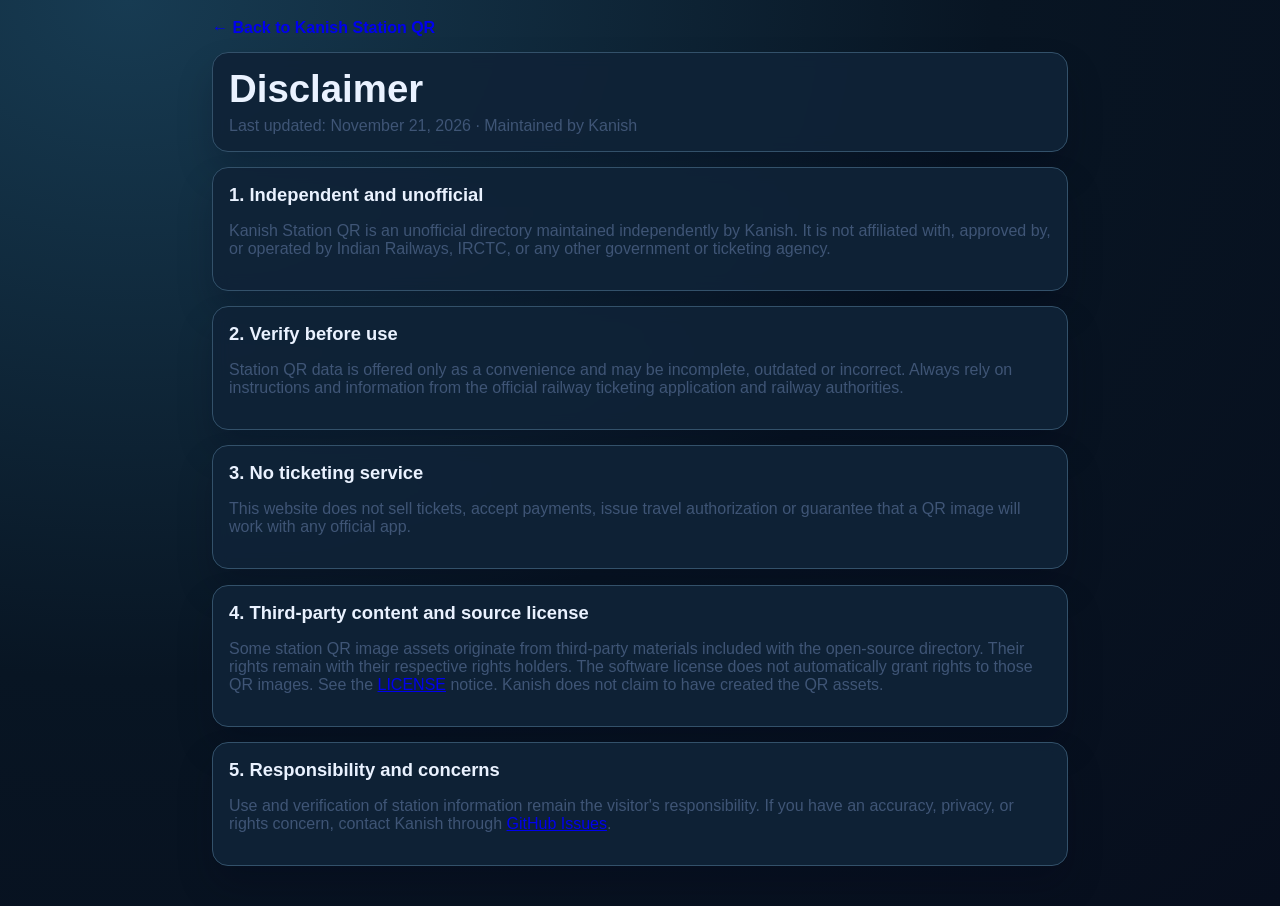
==== disclaimer.html @ b299f1e3 "Update disclaimer.html for Kanish branding and accurate site details" ====
<!doctype html>
<html lang="en-IN">
<head>
  <meta charset="UTF-8" />
  <meta name="viewport" content="width=device-width, initial-scale=1.0" />
  <meta name="description" content="Important unofficial service and third-party asset notice for Kanish Station QR." />
  <meta name="theme-color" content="#081523" />
  <meta property="og:title" content="Disclaimer | Kanish Station QR" />
  <link rel="canonical" href="https://utsqr-station-directory.pages.dev/disclaimer.html" />
  <link rel="stylesheet" href="styles.css" />
  <title>Disclaimer | Kanish Station QR</title>
</head>
<body class="policy-body">
  <main class="policy-main">
    <a class="policy-back" href="index.html">← Back to Kanish Station QR</a>
    <section class="panel policy-hero"><h1>Disclaimer</h1><p>Last updated: November 21, 2026 · Maintained by Kanish</p></section>
    <section class="panel policy-section"><h2>1. Independent and unofficial</h2><p>Kanish Station QR is an unofficial directory maintained independently by Kanish. It is not affiliated with, approved by, or operated by Indian Railways, IRCTC, or any other government or ticketing agency.</p></section>
    <section class="panel policy-section"><h2>2. Verify before use</h2><p>Station QR data is offered only as a convenience and may be incomplete, outdated or incorrect. Always rely on instructions and information from the official railway ticketing application and railway authorities.</p></section>
    <section class="panel policy-section"><h2>3. No ticketing service</h2><p>This website does not sell tickets, accept payments, issue travel authorization or guarantee that a QR image will work with any official app.</p></section>
    <section class="panel policy-section"><h2>4. Third-party content and source license</h2><p>Some station QR image assets originate from third-party materials included with the open-source directory. Their rights remain with their respective rights holders. The software license does not automatically grant rights to those QR images. See the <a href="LICENSE">LICENSE</a> notice. Kanish does not claim to have created the QR assets.</p></section>
    <section class="panel policy-section"><h2>5. Responsibility and concerns</h2><p>Use and verification of station information remain the visitor's responsibility. If you have an accuracy, privacy, or rights concern, contact Kanish through <a href="https://github.com/arpit-ae/utsqr/issues" target="_blank" rel="noopener noreferrer">GitHub Issues</a>.</p></section>
  </main>
</body>
</html>
---- styles.css ----
:root {
  --ink: #14213d;
  --soft-ink: #3f5576;
  --paper: #f9f7f2;
  --panel: rgba(255, 255, 255, 0.84);
  --line: rgba(20, 33, 61, 0.16);
  --accent: #d97706;
  --accent-2: #0f766e;
  --ok: #1f7a42;
  --warn: #b45309;
  --error: #b91c1c;
}

* {
  box-sizing: border-box;
}

body {
  margin: 0;
  min-height: 100vh;
  color: var(--ink);
  background:
    radial-gradient(circle at 14% 8%, rgba(217, 119, 6, 0.20), transparent 36%),
    radial-gradient(circle at 84% 90%, rgba(15, 118, 110, 0.20), transparent 30%),
    linear-gradient(135deg, #fff7e6 0%, #edf4f5 100%);
  font-family: "Space Grotesk", sans-serif;
}

.bg-shape {
  position: fixed;
  z-index: -1;
  filter: blur(56px);
  pointer-events: none;
}

.bg-shape-a {
  width: 24rem;
  height: 24rem;
  top: -5rem;
  right: -2rem;
  background: rgba(234, 88, 12, 0.24);
}

.bg-shape-b {
  width: 20rem;
  height: 20rem;
  bottom: -4rem;
  left: -3rem;
  background: rgba(20, 184, 166, 0.24);
}

.hero {
  padding: 2.5rem 1.25rem 1.75rem;
  max-width: 70rem;
  margin: 0 auto;
  animation: fade-in-up 600ms ease both;
}

.site-topbar {
  display: flex;
  align-items: center;
  justify-content: flex-start;
  flex-wrap: wrap;
  gap: 0.75rem;
  margin-bottom: 1rem;
  padding: 0.55rem 0.65rem;
  border: 1px solid var(--line);
  border-radius: 0.9rem;
  background: rgba(255, 255, 255, 0.72);
  backdrop-filter: blur(8px);
}

.site-title-link {
  color: var(--ink);
  text-decoration: none;
  letter-spacing: 0.02em;
}

.top-quick-links {
  display: flex;
  flex-wrap: wrap;
  flex: 1 1 24rem;
  gap: 0.45rem;
  margin-bottom: 0;
}

.top-quick-links a {
  display: inline-flex;
  align-items: center;
  text-decoration: none;
  border: 1px solid var(--line);
  border-radius: 999px;
  background: rgba(255, 255, 255, 0.7);
  padding: 0.34rem 0.68rem;
  font-size: 0.83rem;
  color: var(--ink);
}

.top-quick-links a:hover {
  background: rgba(255, 255, 255, 0.94);
}

@media (max-width: 839px) {
  .site-button-github {
    margin-left: auto;
  }
}

.eyebrow {
  margin: 0;
  text-transform: uppercase;
  letter-spacing: 0.14em;
  font-size: 0.77rem;
  font-weight: 700;
  color: var(--accent-2);
}

h1 {
  margin: 0.45rem 0 0.65rem;
  font-size: clamp(2rem, 4.4vw, 3.1rem);
  line-height: 1.05;
}

.hero-copy {
  margin: 0;
  max-width: 52ch;
  color: var(--soft-ink);
  font-size: 1.04rem;
}

.hero-actions {
  margin-top: 1rem;
  display: flex;
  gap: 0.75rem;
  flex-wrap: wrap;
  align-items: center;
}

.offline-note {
  margin: 0;
  color: var(--soft-ink);
  font-size: 0.92rem;
}

.container {
  max-width: 70rem;
  margin: 0 auto;
  padding: 0 1.25rem 2.5rem;
  display: grid;
  gap: 1rem;
}

.finder-section {
  display: grid;
  gap: 1rem;
}

.panel {
  background: var(--panel);
  border: 1px solid var(--line);
  border-radius: 1rem;
  backdrop-filter: blur(8px);
  box-shadow: 0 12px 36px rgba(20, 33, 61, 0.08);
  padding: 1rem;
  animation: fade-in-up 650ms ease both;
}

.panel h2 {
  margin: 0 0 0.85rem;
  font-size: 1.15rem;
}

.search-grid {
  display: grid;
  gap: 0.7rem;
  grid-template-columns: 1fr;
}

.field {
  display: flex;
  flex-direction: column;
  gap: 0.35rem;
}

.field span {
  font-size: 0.88rem;
  font-weight: 700;
  color: var(--soft-ink);
}

input {
  width: 100%;
  border: 1px solid var(--line);
  border-radius: 0.7rem;
  padding: 0.72rem 0.85rem;
  font: inherit;
  background: rgba(255, 255, 255, 0.86);
  color: var(--ink);
}

input:focus {
  outline: 2px solid rgba(15, 118, 110, 0.28);
  border-color: var(--accent-2);
}

button {
  border: 0;
  border-radius: 0.75rem;
  background: linear-gradient(92deg, var(--accent), #f59e0b);
  color: #1c1304;
  font: inherit;
  font-weight: 700;
  padding: 0.78rem 1rem;
  cursor: pointer;
  transition: transform 120ms ease, box-shadow 180ms ease;
}

button:hover {
  transform: translateY(-1px);
  box-shadow: 0 9px 16px rgba(180, 83, 9, 0.25);
}

button:active {
  transform: translateY(0);
}

.secondary-btn {
  background: rgba(20, 33, 61, 0.08);
  color: var(--ink);
  border: 1px solid var(--line);
  font-weight: 600;
}

.secondary-btn:hover {
  box-shadow: none;
  background: rgba(20, 33, 61, 0.12);
}

.secondary-btn:disabled {
  cursor: not-allowed;
  opacity: 0.55;
}

.tiny-btn {
  font-size: 0.82rem;
  padding: 0.4rem 0.65rem;
  border-radius: 0.5rem;
  background: rgba(20, 33, 61, 0.08);
  color: var(--ink);
  border: 1px solid var(--line);
}

.action-row {
  display: flex;
  gap: 0.65rem;
  margin-top: 0.8rem;
  flex-wrap: wrap;
}

.meta {
  margin: 0.7rem 0 0;
  color: var(--soft-ink);
  font-size: 0.9rem;
}

.result-empty,
.result-card,
.result-missing {
  border: 1px dashed var(--line);
  border-radius: 0.8rem;
  padding: 1rem;
  min-height: 14rem;
  display: grid;
  place-items: center;
  text-align: center;
}

.result-card {
  border-style: solid;
  gap: 0.75rem;
  place-items: start center;
}

.result-card img {
  width: min(100%, 360px);
  height: auto;
  border-radius: 0.75rem;
  border: 1px solid var(--line);
  background: white;
}

.result-title {
  margin: 0;
  font-weight: 700;
}

.result-subtitle {
  margin: 0;
  color: var(--soft-ink);
  font-family: "IBM Plex Mono", monospace;
  font-size: 0.9rem;
}

.status-ok {
  color: var(--ok);
  font-weight: 700;
}

.status-missing {
  color: var(--warn);
  font-weight: 700;
}

.status-error {
  color: var(--error);
  font-weight: 700;
}

.disclaimer p {
  margin: 0.2rem 0 0.5rem;
  color: var(--soft-ink);
}

.favorites-head {
  display: flex;
  align-items: center;
  justify-content: space-between;
  gap: 0.6rem;
  margin-bottom: 0.75rem;
}

.favorites-head h2 {
  margin: 0;
}

.favorites-list {
  display: flex;
  flex-wrap: wrap;
  gap: 0.55rem;
}

.fav-pill {
  border: 1px solid var(--line);
  border-radius: 999px;
  padding: 0.42rem 0.7rem;
  background: rgba(255, 255, 255, 0.78);
  display: inline-flex;
  align-items: center;
  gap: 0.5rem;
}

.fav-pill button {
  padding: 0.2rem 0.45rem;
  border-radius: 999px;
  background: rgba(20, 33, 61, 0.08);
  border: 1px solid var(--line);
  font-size: 0.78rem;
}

.fav-empty {
  color: var(--soft-ink);
  margin: 0;
  font-size: 0.9rem;
}

.footer {
  border-top: 1px solid rgba(20, 33, 61, 0.1);
  background: rgba(255, 255, 255, 0.62);
}

.footer-inner {
  max-width: 70rem;
  margin: 0 auto;
  padding: 1.2rem 1.25rem 2rem;
}

.footer-inner h2 {
  margin: 0 0 0.6rem;
  font-size: 1rem;
}

.footer-inner ul {
  margin: 0;
  padding: 0;
  list-style: none;
  display: flex;
  flex-wrap: wrap;
  gap: 0.75rem 1rem;
}

.footer-inner a {
  color: var(--ink);
  text-decoration-thickness: 2px;
  text-underline-offset: 2px;
}

.submit-panel {
  display: grid;
  gap: 0.9rem;
}

.submit-intro {
  margin: 0;
  color: var(--soft-ink);
}

.submit-grid {
  display: grid;
  grid-template-columns: 1fr;
  gap: 0.7rem;
}

.submit-actions {
  display: flex;
  flex-wrap: wrap;
  gap: 0.6rem;
}

.submit-history h3 {
  margin: 0.35rem 0 0.6rem;
  font-size: 1rem;
}

.submit-issue-actions {
  display: flex;
  flex-wrap: wrap;
  gap: 0.6rem;
}

.issue-btn {
  display: inline-flex;
  align-items: center;
  justify-content: center;
  border-radius: 0.75rem;
  padding: 0.78rem 1rem;
  background: linear-gradient(92deg, var(--accent), #f59e0b);
  color: #1c1304;
  font-weight: 700;
  text-decoration: none;
  transition: transform 120ms ease, box-shadow 180ms ease;
}

.issue-btn:hover {
  transform: translateY(-1px);
  box-shadow: 0 9px 16px rgba(180, 83, 9, 0.25);
}

.issue-steps {
  margin: 0;
  padding-left: 1.1rem;
  color: var(--soft-ink);
}

.issue-steps li + li {
  margin-top: 0.3rem;
}

.submit-list {
  display: grid;
  gap: 0.5rem;
}

.submit-item {
  border: 1px solid var(--line);
  border-radius: 0.75rem;
  padding: 0.7rem;
  background: rgba(255, 255, 255, 0.78);
}

.submit-item p {
  margin: 0;
  color: var(--soft-ink);
  font-size: 0.88rem;
}

.submit-item p + p {
  margin-top: 0.22rem;
}

.footer-inner {
  display: grid;
  gap: 0.9rem;
}

.site-button-github {
  align-self: start;
  display: inline-flex;
  align-items: center;
  gap: 0.45rem;
  background: #ffffff;
  border: 1px solid #cbd5e1;
  border-radius: 999px;
  padding: 0.5rem 0.85rem;
  text-decoration: none;
  box-shadow: 0 8px 16px rgba(20, 33, 61, 0.12);
}

.site-button-github .logo {
  width: 1.15rem;
  height: 1.15rem;
}

.site-button-github .text {
  font-weight: 700;
  color: #161514;
}

.top-status-rotator {
  margin-bottom: 0.9rem;
}

.status-pill {
  display: inline-flex;
  align-items: center;
  padding: 0.44rem 0.8rem;
  border-radius: 999px;
  font-size: 0.83rem;
  font-weight: 700;
  transition: background-color 220ms ease, color 220ms ease, opacity 220ms ease;
}

.status-pill-verified {
  background: #dcfce7;
  color: #14532d;
}

.status-pill-mobile {
  background: #dbeafe;
  color: #1e3a8a;
}

.status-pill-available {
  background: #fef3c7;
  color: #7c2d12;
}

.copyright-row {
  margin: 0;
  color: var(--soft-ink);
  font-size: 0.92rem;
}

.owner-hover {
  position: relative;
  color: var(--ink);
  font-weight: 700;
  text-decoration: underline;
  text-decoration-style: dotted;
  cursor: pointer;
}

.owner-popover {
  position: absolute;
  left: 0;
  bottom: calc(100% + 0.45rem);
  min-width: 9rem;
  display: none;
  z-index: 10;
  border: 1px solid var(--line);
  border-radius: 0.7rem;
  background: rgba(255, 255, 255, 0.96);
  box-shadow: 0 12px 24px rgba(20, 33, 61, 0.14);
  padding: 0.35rem;
}

.owner-popover a {
  display: block;
  border-radius: 0.45rem;
  padding: 0.36rem 0.5rem;
  text-decoration: none;
  font-size: 0.84rem;
}

.owner-popover a:hover {
  background: rgba(20, 33, 61, 0.08);
}

.owner-hover:hover .owner-popover,
.owner-hover:focus-within .owner-popover {
  display: block;
}

.policy-body {
  margin: 0;
  min-height: 100vh;
}

.policy-main {
  max-width: 56rem;
  margin: 0 auto;
  padding: 1.2rem 1.25rem 2.5rem;
  display: grid;
  gap: 0.95rem;
}

.policy-hero {
  padding-top: 1rem;
}

.policy-hero h1 {
  margin: 0 0 0.45rem;
  font-size: clamp(1.6rem, 4vw, 2.4rem);
}

.policy-hero p {
  margin: 0;
  color: var(--soft-ink);
}

.policy-section h2 {
  margin: 0 0 0.5rem;
}

.policy-section p,
.policy-section li {
  color: var(--soft-ink);
}

.policy-section ul {
  margin: 0;
  padding-left: 1.1rem;
}

.policy-back {
  display: inline-flex;
  align-items: center;
  gap: 0.4rem;
  text-decoration: none;
  font-weight: 700;
}

@media (min-width: 840px) {
  .search-grid {
    grid-template-columns: 1.2fr 1fr auto;
    align-items: end;
  }

  button {
    height: 2.95rem;
  }

  .container {
    grid-template-columns: 1fr;
    align-items: start;
  }

  .finder-section {
    grid-template-columns: 1.15fr 1fr;
    align-items: start;
  }

  .favorites-panel {
    grid-column: 1 / -1;
  }

  .disclaimer {
    grid-column: 1 / -1;
  }

  .submit-panel {
    grid-column: 1 / -1;
  }

  .submit-grid {
    grid-template-columns: 1fr 1fr;
  }

  .submit-notes,
  .submit-file,
  .submit-actions,
  .submit-status {
    grid-column: 1 / -1;
  }
}

@keyframes fade-in-up {
  from {
    opacity: 0;
    transform: translateY(14px);
  }

  to {
    opacity: 1;
    transform: translateY(0);
  }
}

/* Enhanced railway directory theme */
body{background:radial-gradient(ellipse at 10% 0%,#173b52 0%,#081523 53%,#070e1d 100%);color:#eaf2ff;}
.hero{background:transparent;border-bottom:1px solid rgba(148,163,184,.15);}
.hero h1{font-size:clamp(2.8rem,6.5vw,5.4rem);line-height:1.08;letter-spacing:-.045em;background:linear-gradient(110deg,#effaff,#70e9ce,#87bdff);background-clip:text;-webkit-background-clip:text;color:transparent;}
.panel{background:#102337ee;border:1px solid #33516a;box-shadow:0 20px 35px #02061735;}
.site-title-link strong{color:#86efdc;}
.eyebrow{color:#7ce7d7;letter-spacing:.1em;}
input{background:#0b1c2c;color:#eef6ff;border:1px solid #4a6178;}
input::placeholder{color:#98afc2;}
.site-button-github{background:#183148;border-color:#3d6177;}
.site-button-github .text,.top-quick-links a,.footer-inner a{color:#e5f5ff;}
button,.issue-btn{background:linear-gradient(100deg,#67e8d5,#7ac3ff);color:#062130;}
.secondary-btn,.tiny-btn{background:#20384c;color:#e9f7ff;border:1px solid #47627b;}
.result-empty,.meta,.disclaimer p,.footer,.fav-empty{color:#afc3d4;}
.footer{background:#091725;border-color:#29455a;}
.fav-pill,.submit-item{background:#1a3043;border-color:#47627b;}
@media(prefers-reduced-motion:reduce){*,*::before,*::after{animation-duration:.01ms!important;transition-duration:.01ms!important}}
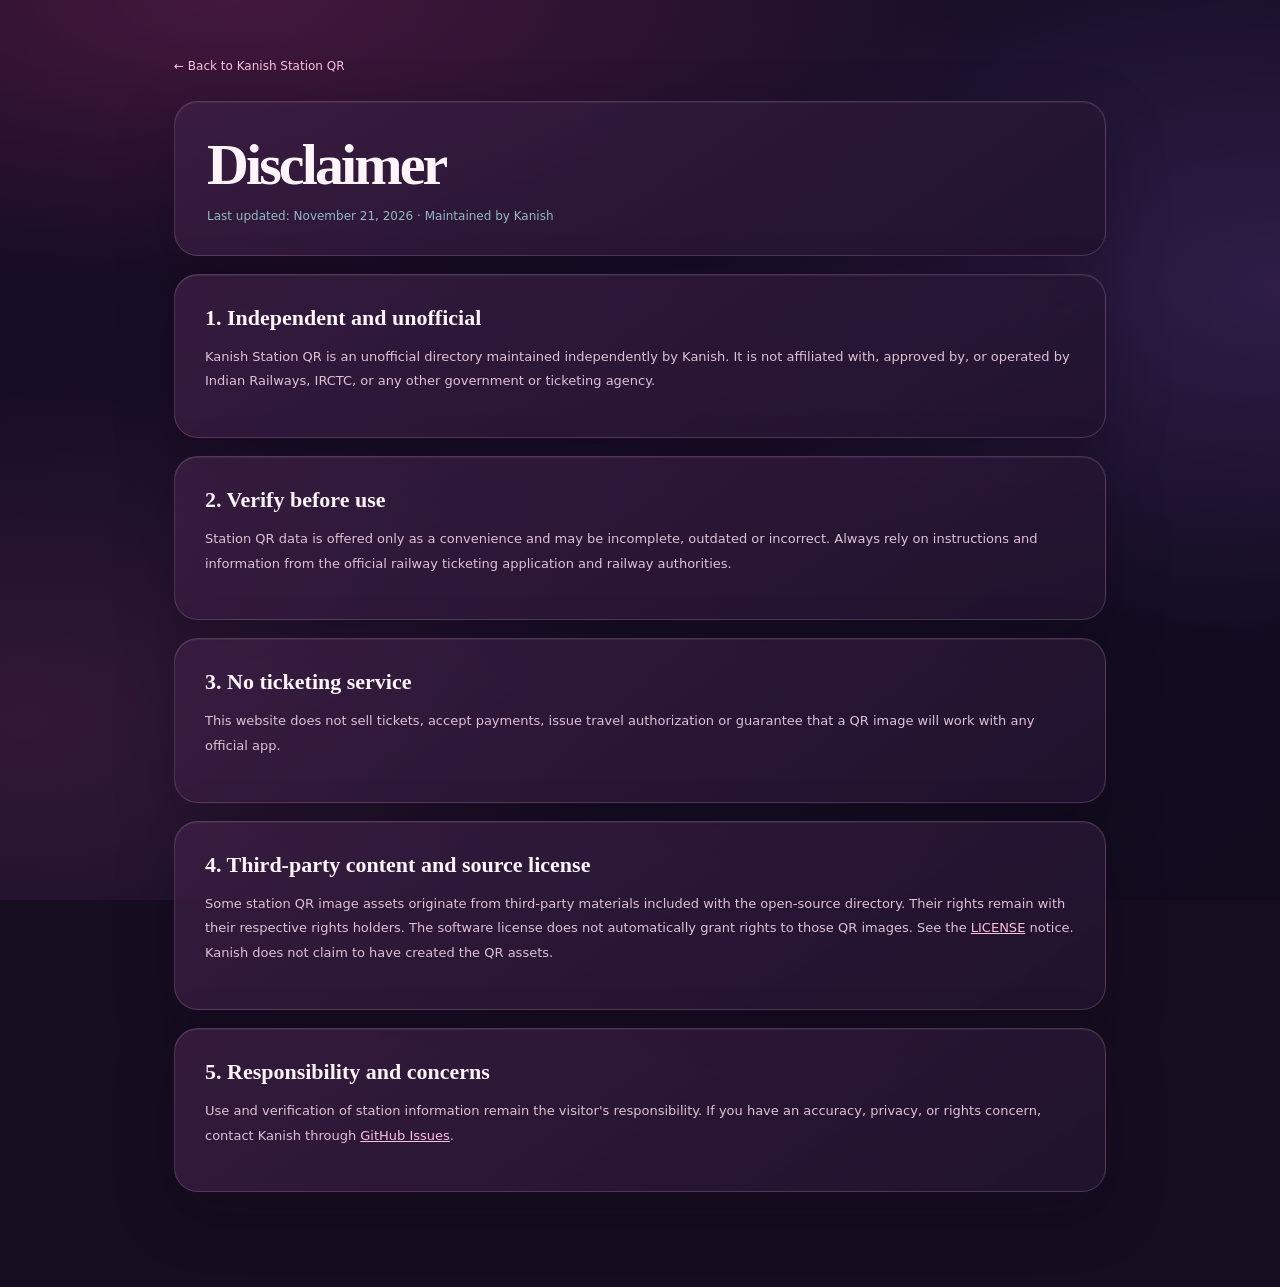
==== commit b4bda845: "Update disclaimer.html for Kanish love edition" ====
--- a/disclaimer.html
+++ b/disclaimer.html
@@ -8,6 +8,7 @@
   <meta property="og:title" content="Disclaimer | Kanish Station QR" />
   <link rel="canonical" href="https://utsqr-station-directory.pages.dev/disclaimer.html" />
   <link rel="stylesheet" href="styles.css" />
+  <link rel="stylesheet" href="love.css" />
   <title>Disclaimer | Kanish Station QR</title>
 </head>
 <body class="policy-body">
--- a/styles.css
+++ b/styles.css
@@ -1,704 +1,393 @@
-:root {
-  --ink: #14213d;
-  --soft-ink: #3f5576;
-  --paper: #f9f7f2;
-  --panel: rgba(255, 255, 255, 0.84);
-  --line: rgba(20, 33, 61, 0.16);
-  --accent: #d97706;
-  --accent-2: #0f766e;
-  --ok: #1f7a42;
-  --warn: #b45309;
-  --error: #b91c1c;
-}
+/* KANISH STATION QR — independent design system */
+:root{
+  color-scheme:dark;
+  --bg:#071521;
+  --bg-deep:#06111c;
+  --surface:#0d2030;
+  --surface-raised:#142b3b;
+  --border:rgba(180,230,241,.15);
+  --border-strong:rgba(178,231,240,.28);
+  --ink:#f2f9ff;
+  --soft-ink:#aabfcf;
+  --muted:#819bab;
+  --mint:#83f5d8;
+  --sky:#8bbbff;
+  --lime:#cef9b0;
+  --warn:#ffd391;
+  --error:#ff9da5;
+  --ok:#83f5d8;
+  --accent:#83f5d8;
+  --accent-2:#8bbbff;
+  --radius:24px;
+  --ease:cubic-bezier(.22,1,.36,1);
+}
+*{box-sizing:border-box}
+html{scroll-behavior:smooth;scroll-padding-top:110px}
+body{margin:0;min-height:100vh;overflow-x:hidden;background:var(--bg);color:var(--ink);font-family:Manrope,system-ui,sans-serif;-webkit-font-smoothing:antialiased}
+body::before{content:"";position:fixed;inset:0;z-index:-3;background:radial-gradient(ellipse 70% 45% at 15% 0%,#173d46 0%,transparent 68%),radial-gradient(ellipse 45% 35% at 95% 10%,#172c4a 0%,transparent 72%),linear-gradient(#071521,#071521);pointer-events:none}
+::selection{background:#9eeed8;color:#062e32}
+a{color:inherit}
+button,input{font:inherit}
+button{cursor:pointer}
+button:disabled{cursor:not-allowed;opacity:.52}
+:focus-visible{outline:2px solid var(--mint);outline-offset:4px}
+[hidden]{display:none!important}
+.skip-link{position:fixed;z-index:200;left:16px;top:-80px;background:var(--mint);color:#082b32;padding:12px 20px;border-radius:12px;font-weight:800}
+.skip-link:focus{top:12px}
+.reading-progress{position:fixed;top:0;left:0;height:3px;width:0;background:linear-gradient(90deg,var(--mint),var(--sky));z-index:200;pointer-events:none}
+.background-orb{position:fixed;z-index:-2;border-radius:50%;filter:blur(95px);pointer-events:none;animation:orb-drift 20s ease-in-out infinite alternate}
+.background-orb--a{width:38vw;height:38vw;min-width:250px;min-height:250px;top:6%;left:-20%;background:rgba(60,155,156,.19)}
+.background-orb--b{width:48vw;height:48vw;min-width:320px;min-height:320px;top:36%;right:-26%;background:rgba(97,105,223,.12);animation-delay:-8s}
+.background-orb--c{width:33vw;height:33vw;min-width:280px;min-height:280px;bottom:5%;left:20%;background:rgba(85,212,179,.11);animation-delay:-12s}
+.grain-overlay{position:fixed;inset:0;pointer-events:none;z-index:90;opacity:.12;background-image:url("data:image/svg+xml,%3Csvg viewBox='0 0 180 180' xmlns='http://www.w3.org/2000/svg'%3E%3Cfilter id='n'%3E%3CfeTurbulence type='fractalNoise' baseFrequency='.7' numOctaves='3' stitchTiles='stitch'/%3E%3C/filter%3E%3Crect width='100%25' height='100%25' filter='url(%23n)' opacity='.19'/%3E%3C/svg%3E")}
+.site-wrap{position:relative;max-width:1600px;margin:auto}
+.site-header{position:sticky;top:0;z-index:80;padding:16px clamp(16px,5vw,72px);background:rgba(7,21,33,.74);backdrop-filter:blur(24px);-webkit-backdrop-filter:blur(24px);border-bottom:1px solid rgba(160,220,231,.07)}
+.topbar{max-width:1480px;margin:auto;display:flex;align-items:center;justify-content:space-between;gap:22px}
+.brand-lockup{display:inline-flex;align-items:center;gap:12px;min-width:max-content;text-decoration:none}
+.brand-icon{width:43px;height:43px;display:grid;place-items:center;position:relative;isolation:isolate;border-radius:14px;background:linear-gradient(135deg,#9efde1,#7caef8);color:#06232c;box-shadow:0 4px 22px rgba(124,248,209,.16)}
+.brand-icon span{font:700 27px/1 "Space Grotesk",sans-serif}
+.brand-icon i{position:absolute;right:-3px;top:-3px;width:10px;height:10px;border-radius:50%;background:#deffc5;border:2px solid var(--bg)}
+.brand-copy{display:grid;gap:2px}
+.brand-copy strong{font:700 20px/1 "Space Grotesk",sans-serif;letter-spacing:-.055em;color:#e9fdfa}
+.brand-dot{color:var(--mint)}
+.brand-copy small{font:500 8.5px/1.4 "DM Mono",monospace;letter-spacing:.14em;color:#86acb7}
+.top-quick-links{display:flex;gap:clamp(14px,2.2vw,36px);align-items:center}
+.top-quick-links a{font-size:12px;font-weight:700;color:#aac3cf;text-decoration:none;transition:color .2s ease}
+.top-quick-links a:hover{color:#e6fff9}
+.topbar-actions{display:flex;gap:11px;align-items:center}
+.live-dot,.foot-pulse,.tiny-signal{width:7px;height:7px;display:inline-block;flex:none;background:var(--mint);border-radius:50%;box-shadow:0 0 0 4px rgba(110,241,208,.1);animation:dot-breath 2.7s ease-in-out infinite}
+.status-pill{font:600 10px/1 "DM Mono",monospace;white-space:nowrap;color:#a9d0d6}
+.topbar-cta{font-size:12px;font-weight:800;text-decoration:none;white-space:nowrap;background:#c2ffeb;color:#05292e;padding:12px 17px;border-radius:50px;transition:transform .25s var(--ease),box-shadow .25s}
+.topbar-cta:hover{transform:translateY(-2px);box-shadow:0 8px 28px rgba(131,245,216,.22)}
+.topbar-cta span{margin-left:8px}
+.hero{display:grid;grid-template-columns:1.08fr .92fr;gap:clamp(22px,4vw,65px);align-items:center;padding:clamp(56px,8.8vw,124px) clamp(20px,6.1vw,98px) clamp(80px,9vw,135px);min-height:660px}
+.hero-left{position:relative;z-index:2;animation:rise-in .9s var(--ease) both}
+.eyebrow,.section-index,.section-kicker,.micro-label,.feature-nr,.section-topline-right{font:500 10px/1.5 "DM Mono",monospace;letter-spacing:.16em}
+.eyebrow{display:flex;align-items:center;gap:10px;color:var(--mint);margin-bottom:28px}
+.eyebrow-line{width:23px;height:1px;background:var(--mint)}
+.eyebrow-shine{font-size:15px;animation:star-spin 10s linear infinite}
+.hero h1{font-family:"Space Grotesk",sans-serif;font-size:clamp(50px,6.1vw,100px);letter-spacing:-.075em;line-height:1.02;font-weight:600;margin:0 0 28px;color:#f8ffff}
+.gradient-text{background:linear-gradient(95deg,#a9ffda 8%,#80dacb 43%,#94baff 95%);-webkit-background-clip:text;background-clip:text;color:transparent}
+.punctuation{color:var(--mint)}
+.hero-copy{max-width:540px;margin:0;color:#aac3ce;font-size:clamp(14px,1.2vw,16px);line-height:1.95}
+.hero-actions{display:flex;flex-wrap:wrap;gap:12px;margin-top:35px}
+.button{display:inline-flex;align-items:center;justify-content:center;gap:12px;padding:15px 23px;min-height:54px;border-radius:999px;font-size:13px;font-weight:800;text-decoration:none;border:1px solid transparent;transition:transform .3s var(--ease),background .3s ease,box-shadow .3s ease}
+.button:hover{transform:translateY(-3px)}
+.button-primary{background:linear-gradient(110deg,#adffe5,#89eccf,#a2cdff);color:#052a32;box-shadow:0 8px 35px rgba(90,246,206,.13)}
+.button-primary:hover{box-shadow:0 12px 38px rgba(90,246,206,.25)}
+.button-ghost{border-color:rgba(162,216,234,.25);background:rgba(255,255,255,.04);color:#d9e9ef}
+.button-ghost:hover{background:rgba(255,255,255,.1)}
+.button-sparkle{font-size:18px}
+.hero-meta{display:flex;gap:14px;align-items:center;margin-top:58px}
+.mini-avatars{display:flex;padding-left:3px}
+.mini-avatars span{display:grid;place-items:center;margin-left:-3px;width:30px;height:30px;border-radius:50%;border:2px solid #071521;font:700 12px/1 "Space Grotesk";color:#153a3b;background:#d7f6e8}
+.mini-avatars span:nth-child(2){background:#9dc8e7}
+.mini-avatars span:nth-child(3){background:#b2adc7}
+.hero-meta div:last-child{display:grid;gap:5px}
+.hero-meta strong{font-size:11px;color:#ecfbff}
+.hero-meta small{font:500 10px/1 "DM Mono";color:#8caab6}
+.hero-right{min-width:0;position:relative;perspective:1000px;animation:rise-in 1.15s .15s var(--ease) both}
+.visual-glow{position:absolute;inset:10% -3%;z-index:-1;background:radial-gradient(ellipse,#14756f66,transparent 70%);filter:blur(50px);animation:glow-shift 9s ease-in-out infinite alternate}
+.visual-panel{border:1px solid rgba(182,241,243,.22);border-radius:29px;padding:18px 18px 14px;background:linear-gradient(135deg,rgba(24,60,72,.78),rgba(9,30,46,.93) 55%,rgba(24,37,73,.9));box-shadow:0 55px 95px #0006, inset 0 1px rgba(242,255,255,.1);transform:rotate(-3deg);transition:transform .8s var(--ease);overflow:hidden}
+.hero-right:hover .visual-panel{transform:rotate(0deg) translateY(-5px)}
+.visual-panel-head,.visual-panel-foot{display:flex;justify-content:space-between;align-items:center;gap:8px;font:500 9px/1.5 "DM Mono";letter-spacing:.075em;color:#a7c8d4}
+.visual-panel-head{padding:8px 9px 12px}
+.visual-panel-logo{display:inline-flex;align-items:center;gap:11px;color:#e9faf9;font-weight:600}
+.visual-panel-badge{background:rgba(255,255,255,.055);border:1px solid #ffffff18;border-radius:50px;padding:7px 11px}
+.network-board{position:relative;isolation:isolate;border-radius:20px;min-height:355px;background:radial-gradient(ellipse at 50% 35%,rgba(41,89,115,.4),transparent 70%),linear-gradient(145deg,#0a2134,#0d2538);overflow:hidden;border:1px solid rgba(176,233,239,.13)}
+.network-grid{position:absolute;inset:0;background-image:linear-gradient(rgba(166,228,230,.05) 1px,transparent 1px),linear-gradient(90deg,rgba(166,228,230,.05) 1px,transparent 1px);background-size:24px 24px;mask-image:linear-gradient(to bottom,#000,transparent 90%)}
+.route-illustration{position:absolute;inset:12px 5px;width:calc(100% - 10px);height:calc(100% - 24px);overflow:visible}
+.animated-route{animation:route-flow 22s linear infinite}
+.floating-ticket{display:flex;align-items:center;gap:12px;position:absolute;z-index:3;border:1px solid rgba(191,252,242,.23);border-radius:15px;padding:13px 14px;background:rgba(12,39,54,.83);box-shadow:0 14px 34px #00152255;backdrop-filter:blur(16px)}
+.floating-ticket span:not(.tiny-qr):not(.ticket-arrow){display:grid;gap:5px}
+.floating-ticket strong{font-size:11px;color:#f3fffb}
+.floating-ticket small{font-size:9px;color:#9dbcc9}
+.floating-ticket--top{top:52px;right:15px;animation:float-card 6s ease-in-out infinite}
+.floating-ticket--bottom{bottom:38px;left:20px;animation:float-card 6s ease-in-out -3s infinite}
+.ticket-icon{width:32px;height:32px;display:grid;place-items:center;border-radius:9px;background:#95f8d9;color:#053138;font-size:25px}
+.ticket-arrow{color:#83f5d8;margin-left:8px}
+.tiny-qr{width:33px;height:33px;background:#e0fbf4;display:grid;grid-template-columns:repeat(2,1fr);gap:4px;padding:5px;border-radius:7px}
+.tiny-qr i{background:#123a41;border-radius:2px}
+.visual-panel-foot{padding:16px 9px 4px;color:#8eb5c3}
+.visual-panel-foot span:first-child{display:flex;align-items:center;gap:10px}
+.visual-decoration{position:absolute;color:#b1efde;text-shadow:0 0 40px #6aeaca80;pointer-events:none}
+.visual-decoration-one{font-size:52px;top:-45px;right:30px;animation:float-card 7s ease-in-out infinite}
+.visual-decoration-two{font-size:22px;bottom:-32px;left:10px;animation:star-spin 13s linear infinite}
+.marquee-outer{border-top:1px solid rgba(188,227,230,.12);border-bottom:1px solid rgba(188,227,230,.12);overflow:hidden;background:rgba(12,32,47,.46);padding:16px 0}
+.marquee-track{display:flex;align-items:center;width:max-content;gap:40px;animation:marquee 35s linear infinite}
+.marquee-track span{font:500 11px/1.5 "DM Mono";color:#a0bfce;letter-spacing:.13em;white-space:nowrap}
+.marquee-track i{font-style:normal;color:var(--mint);font-size:16px}
+.stats-section{display:grid;grid-template-columns:1.45fr repeat(3,1fr);margin:0 clamp(20px,6.1vw,98px);border-bottom:1px solid var(--border);align-items:center;min-height:150px}
+.stats-note{display:flex;align-items:center;gap:15px}
+.stats-orb{display:grid;place-items:center;width:48px;height:48px;border-radius:15px;background:#83f5d81b;color:var(--mint);font-size:30px}
+.stats-note div{display:grid;gap:5px}
+.stats-note strong{font-size:13px}
+.stats-note small{font-size:11px;color:var(--muted)}
+.stat{padding:25px 24px;border-left:1px solid var(--border);display:grid;gap:7px}
+.stat strong{font:600 clamp(26px,2.9vw,40px)/1 "Space Grotesk";letter-spacing:-.05em}
+.stat span{font-size:11px;color:var(--soft-ink)}
+.directory-section,.features-section{padding:125px clamp(20px,6.1vw,98px) 20px}
+.section-topline{display:flex;justify-content:space-between;border-top:1px solid var(--border);padding-top:16px;gap:18px}
+.section-index{color:var(--mint)}
+.section-topline-right{color:#819ca9;text-align:right}
+.section-intro{display:flex;align-items:end;justify-content:space-between;gap:28px;margin:45px 0}
+.section-kicker{display:block;color:#91bdcb;margin-bottom:12px}
+.section-intro h2,.about-copy h2,.contribute-content h2{font:600 clamp(36px,4.4vw,66px)/1.12 "Space Grotesk";letter-spacing:-.055em;margin:0}
+.section-intro h2 em,.about-copy h2 em,.contribute-content h2 em{font-style:normal;background:linear-gradient(105deg,#a8f9d8,#8abafc);-webkit-background-clip:text;background-clip:text;color:transparent}
+.section-intro>p{max-width:315px;font-size:13px;line-height:1.9;color:#a1b9c6;margin:0 0 6px}
+.finder-section{display:grid;grid-template-columns:minmax(0,1.3fr) minmax(0,.85fr);align-items:stretch;gap:20px}
+.panel{border:1px solid var(--border);border-radius:24px;background:linear-gradient(155deg,rgba(20,47,63,.76),rgba(10,31,47,.87));box-shadow:inset 0 1px rgba(255,255,255,.05),0 18px 48px rgba(0,5,19,.1)}
+.search-panel,.result-panel{padding:clamp(20px,3vw,36px);min-width:0}
+.panel-header{display:flex;justify-content:space-between;align-items:center;gap:15px;margin-bottom:30px}
+.panel-header h3,.favorites-heading h3{font:600 24px/1.2 "Space Grotesk";letter-spacing:-.035em;margin:8px 0 0}
+.micro-label{color:#89aeba;font-size:9px;letter-spacing:.16em}
+.panel-header-icon{display:grid;place-items:center;width:48px;height:48px;font-size:28px;border:1px solid rgba(155,223,226,.17);border-radius:15px;background:#ffffff08;color:var(--mint)}
+.search-grid{display:grid;grid-template-columns:1fr 1fr;gap:14px}
+.field{display:flex;flex-direction:column;gap:12px;min-width:0}
+.field>span{font-size:12px;font-weight:700;color:#d8ebef}
+.field-number{font:500 10px/1 "DM Mono";color:var(--mint);margin-right:8px}
+.field input{width:100%;height:57px;border-radius:14px;border:1px solid rgba(168,221,239,.19);padding:0 17px;background:rgba(1,20,31,.53);color:#f3fffe;font-size:13px;transition:border-color .2s,box-shadow .2s,background .2s}
+.field input::placeholder{color:#829ca8}
+.field input:hover{border-color:#91c3d377}
+.field input:focus{outline:0;border-color:var(--mint);box-shadow:0 0 0 3px rgba(131,245,216,.1);background:#0d2735}
+.find-btn{grid-column:1/-1;margin-top:4px;display:flex;justify-content:space-between;align-items:center;min-height:55px;padding:0 20px;background:linear-gradient(110deg,#a6fadc,#a1d0ff);border:0;border-radius:14px;color:#042633;font-size:13px;font-weight:800;transition:transform .25s var(--ease),box-shadow .25s}
+.find-btn:hover{transform:translateY(-2px);box-shadow:0 9px 30px rgba(128,235,220,.15)}
+.find-btn span{font-size:20px}
+.search-help{font-size:11px;line-height:1.7;color:#8faeba;margin:17px 0 26px}
+kbd{font:500 11px/1 "DM Mono";display:inline-flex;align-items:center;justify-content:center;padding:2px 5px;border:1px solid #668494;border-radius:4px;color:#d6f2f2}
+.quick-access-row{border-top:1px solid var(--border);padding:24px 0 7px;display:grid;gap:13px}
+.quick-picks{display:flex;flex-wrap:wrap;gap:9px;min-height:34px}
+.quick-pick,.fav-pill button{font-size:11px;font-weight:700;color:#dcf6f1;background:rgba(172,230,240,.06);border:1px solid rgba(172,230,240,.23);border-radius:999px;padding:10px 14px;transition:background .2s,color .2s,transform .2s}
+.quick-pick:hover,.fav-pill button:hover{background:#9ef8df;color:#062c30;transform:translateY(-2px)}
+.quick-loading{font:11px "DM Mono";color:#85a6b8}
+.action-row{display:flex;flex-wrap:wrap;gap:10px;margin-top:24px}
+.secondary-btn,.tiny-btn{border:1px solid var(--border-strong);background:rgba(168,222,235,.05);color:#dff3f4;padding:11px 15px;border-radius:12px;font-size:11px;font-weight:800;transition:background .2s,transform .2s}
+.secondary-btn:hover,.tiny-btn:hover{background:rgba(168,222,235,.14);transform:translateY(-1px)}
+.secondary-btn:disabled{opacity:.42}
+.action-row button span{color:var(--mint);font-size:17px;margin-right:5px}
+.meta{font-size:10px;line-height:1.6;color:#86a4b3;margin:18px 0 0}
+.action-status{margin:7px 0 0;min-height:15px;color:#a6f1d5}
+.result-panel{display:flex;flex-direction:column}
+.result-panel>.panel-header{margin-bottom:24px}
+.result-empty,.result-missing,.result-card{border:1px dashed rgba(142,206,226,.22);border-radius:18px;min-height:330px;padding:22px;background:rgba(3,20,31,.48);display:flex;align-items:center;justify-content:center;flex-direction:column;text-align:center;gap:12px}
+.result-empty>strong{font-size:15px;color:#e9fff7}
+.result-empty>p{max-width:235px;margin:0;font-size:12px;line-height:1.8;color:#8eacba}
+.empty-icon{height:85px;width:85px;display:grid;place-items:center;border:1px solid rgba(126,224,224,.23);border-radius:24px;background:linear-gradient(130deg,#173a45,#102838);position:relative;margin-bottom:10px;transform:rotate(-7deg)}
+.empty-icon span{color:var(--mint);font-size:43px}
+.empty-icon i{position:absolute;width:19px;height:19px;border-radius:50%;background:#8ebcff;right:-9px;top:-7px;border:4px solid #102838;box-shadow:0 0 22px #9cbcff88}
+.result-card{gap:10px;justify-content:flex-start;border-style:solid}
+.result-title{margin:4px 0 0;font:700 22px "Space Grotesk";letter-spacing:-.04em;color:#f4fdfb}
+.result-subtitle{margin:0;font:500 11px/1.7 "DM Mono";color:#aec7d0}
+.result-card img{display:block;max-width:100%;width:min(100%,250px);height:auto;background:white;padding:10px;border-radius:17px;margin:10px auto;border:1px solid rgba(194,229,232,.3);box-shadow:0 14px 35px #0005}
+.status-ok,.status-missing,.status-error{font:700 11px/1.5 "Manrope";margin:8px 0}
+.status-ok{color:var(--ok)}
+.status-missing{color:var(--warn)}
+.status-error{color:var(--error)}
+.result-disclaimer{font-size:10px;line-height:1.7;color:#7e9eab;margin:16px 0 0}
+.favorites-panel{margin-top:20px;padding:clamp(20px,3vw,32px)}
+.favorites-head{display:flex;justify-content:space-between;align-items:center;gap:20px;margin-bottom:18px}
+.favorites-heading{display:flex;align-items:center;gap:14px}
+.favorites-icon{display:grid;place-items:center;width:47px;height:47px;border-radius:14px;background:#f9afd313;color:#ffd0e1;font-size:30px;border:1px solid #f5b6ce20}
+.favorites-heading h3{font-size:20px}
+.favorites-list{display:flex;flex-wrap:wrap;gap:10px}
+.fav-empty{font-size:12px;line-height:1.8;color:#96b2be;margin:5px 0}
+.fav-pill{display:inline-flex;align-items:center;gap:5px;border-radius:999px;background:#071d2b;padding:5px;border:1px solid var(--border)}
+.fav-pill button{padding:8px 11px}
+.fav-pill button:last-child{color:#d4a9b7;background:transparent;border-color:transparent}
+.fav-pill button:last-child:hover{color:#1d2730;background:#ffbccb}
+.features-section{padding-top:115px;padding-bottom:110px}
+.features-grid{display:grid;grid-template-columns:1.14fr 1fr 1fr;gap:18px}
+.feature-card{position:relative;min-width:0;min-height:390px;overflow:hidden;border:1px solid var(--border);border-radius:24px;padding:25px;background:linear-gradient(145deg,#132b3d,#0a1d2c);display:flex;flex-direction:column;transition:transform .45s var(--ease),border-color .3s ease,box-shadow .3s ease}
+.feature-card:hover{transform:translateY(-8px);border-color:#a5e7d06b;box-shadow:0 30px 45px #0003}
+.feature-card--spotlight{background:linear-gradient(155deg,#1b3e42,#0c2834 70%,#11253a)}
+.feature-nr{color:#9ab7c5}
+.feature-art{position:relative;flex:1;min-height:220px;display:flex;flex-direction:column;align-items:center;justify-content:center;gap:18px}
+.feature-art--search::before{content:"";position:absolute;width:75%;height:160px;border-radius:50%;background:#79f1d91c;filter:blur(38px)}
+.search-art-input,.search-art-pill{position:relative;z-index:1;display:flex;align-items:center;gap:12px;border-radius:15px;background:#0a2732;border:1px solid #6ddab555;padding:15px 20px;font:500 13px "DM Mono";box-shadow:0 16px 35px #0003}
+.search-art-input{width:85%;max-width:270px;color:#d9f4ed;transform:rotate(-5deg)}
+.search-art-input i{font-style:normal;font-size:26px;color:var(--mint)}
+.search-art-pill{background:#aaf8dd;color:#0b3435;transform:rotate(5deg) translateX(35px);font-weight:800}
+.feature-art--qr .mock-qr{width:118px;height:118px;display:grid;grid-template-columns:repeat(3,1fr);gap:7px;padding:12px;border-radius:18px;background:#d8fff0;transform:rotate(8deg);box-shadow:20px 20px 50px #0004}
+.mock-qr b{background:#154b4d;border-radius:4px}
+.mock-qr b:nth-child(2),.mock-qr b:nth-child(4),.mock-qr b:nth-child(9){opacity:.22}
+.feature-art--qr>span{font:500 9px "DM Mono";letter-spacing:.15em;color:#9fcdc9}
+.feature-art--favorite>span:first-child{width:124px;height:124px;display:grid;place-items:center;font-size:85px;color:#aef7e1;border-radius:30px;border:1px solid #9ee6df33;background:#2a505045;transform:rotate(-8deg);text-shadow:0 0 36px #9af5d669}
+.favorite-stars{position:absolute;right:13%;top:25%;color:#c6e0ff;font-size:22px;letter-spacing:7px;animation:float-card 6s ease-in-out infinite}
+.feature-copy{position:relative;z-index:2}
+.feature-copy h3{font:600 21px/1.2 "Space Grotesk";letter-spacing:-.025em;margin:0 0 10px}
+.feature-copy p{font-size:12px;line-height:1.85;color:#a3bcc9;margin:0}
+.about-section{margin:0 clamp(20px,6.1vw,98px) 0;display:grid;grid-template-columns:1fr 1.05fr;gap:clamp(30px,7vw,105px);align-items:center;border-top:1px solid var(--border);padding:105px 0 125px}
+.about-visual{min-height:500px;position:relative;display:flex;flex-direction:column;align-items:center;justify-content:center;border-radius:30px;border:1px solid rgba(174,231,230,.15);overflow:hidden;background:radial-gradient(circle at center,#204a4a 0%,#0e2833 43%,#0c2030 80%)}
+.about-visual:before,.about-visual:after{content:"";position:absolute;inset:30px;border:1px solid rgba(194,244,223,.13);border-radius:50%;transform:scale(.94)}
+.about-visual:after{inset:75px;transform:scale(1.13);border-style:dashed;animation:star-spin 90s linear infinite}
+.about-orbit{position:absolute;border:1px solid #7df5d658;border-radius:50%;width:330px;height:330px}
+.about-orbit-a{transform:rotate(50deg) scaleY(.47)}
+.about-orbit-b{transform:rotate(-50deg) scaleY(.47);border-color:#9ebeff55}
+.about-monogram{position:relative;z-index:2;font:700 180px/1 "Space Grotesk";letter-spacing:-.12em;color:#c0ffee;text-shadow:0 0 80px #aef9dc33;animation:float-card 7s ease-in-out infinite}
+.about-monogram span{color:#8db7ff}
+.about-visual small{position:absolute;bottom:36px;font:500 10px "DM Mono";letter-spacing:.15em;color:#9dc4c9}
+.about-copy .section-index{display:block;margin-bottom:36px}
+.about-copy .section-kicker{margin-bottom:18px}
+.about-copy h2{margin-bottom:30px}
+.about-copy>p{font-size:13px;line-height:2;color:#9db7c7;max-width:520px;margin:0 0 16px}
+.about-copy>p strong{color:#c1ffe7}
+.about-signature{display:flex;align-items:center;gap:15px;flex-wrap:wrap;margin:30px 0}
+.signature-line{height:1px;width:45px;background:var(--mint)}
+.about-signature strong{font:600 25px "Space Grotesk";letter-spacing:-.03em;color:#c4ffec}
+.about-signature small{font:500 10px/1.6 "DM Mono";color:#8eaeb9}
+.about-link{display:inline-flex;align-items:center;gap:18px;text-decoration:none;color:#acffe6;font-size:12px;font-weight:800;border-bottom:1px solid #acffe66b;padding-bottom:9px;transition:gap .2s}
+.about-link:hover{gap:25px}
+.contribute-section{position:relative;overflow:hidden;margin:0 clamp(20px,6.1vw,98px) 25px;border-radius:30px;border:1px solid rgba(188,239,236,.2);background:linear-gradient(112deg,#1c4c53,#123747 52%,#152746);padding:clamp(34px,6vw,80px)}
+.contribute-glow{position:absolute;right:-18%;top:-35%;width:70%;height:160%;background:radial-gradient(circle,rgba(120,248,213,.16),transparent 70%);pointer-events:none}
+.contribute-content{position:relative;z-index:2;max-width:700px}
+.contribute-content h2{margin:24px 0}
+.contribute-content>p{max-width:580px;font-size:13px;line-height:1.9;color:#b9d3d9}
+.contribute-actions{display:flex;gap:10px;flex-wrap:wrap;margin-top:30px}
+.contribute-mark{font:700 clamp(180px,32vw,460px)/1 "Space Grotesk";position:absolute;right:-30px;bottom:-140px;transform:rotate(-15deg);color:#b5f7e709;pointer-events:none}
+.notice-panel{margin:45px clamp(20px,6.1vw,98px) 110px;display:flex;align-items:flex-start;gap:14px;padding:24px 28px;border:1px solid #b4d5de22;border-radius:20px;background:#ffffff05}
+.notice-icon{display:grid;place-items:center;width:25px;height:25px;min-width:25px;border:1px solid #a0d6d844;border-radius:50%;color:#a7dddb;font:700 13px "DM Mono"}
+.notice-panel h3{font-size:12px;margin:0 0 8px;color:#d6e7e9}
+.notice-panel p{font-size:11px;line-height:1.9;margin:0;color:#8faab7}
+.notice-panel a{color:#b5e9de;text-underline-offset:3px}
+.footer{margin-top:0;border-top:1px solid var(--border);background:rgba(4,15,27,.7)}
+.footer-inner{padding:72px clamp(20px,6.1vw,98px) 24px;display:grid;grid-template-columns:1.1fr 1fr;gap:60px}
+.footer-main{max-width:300px}
+.footer-brand{font:700 42px/1 "Space Grotesk";letter-spacing:-.07em;text-decoration:none}
+.footer-brand span{color:var(--mint)}
+.footer-main p{font-size:12px;line-height:1.9;color:#9fb9c5}
+.footer-sub{font:500 9px/1.6 "DM Mono";letter-spacing:.11em;color:#7c9cac}
+.footer-links{display:grid;grid-template-columns:repeat(3,1fr);gap:20px}
+.footer-links>div{display:flex;flex-direction:column;gap:14px}
+.footer-links strong{font:600 10px "DM Mono";letter-spacing:.13em;color:#b2f5e4;margin-bottom:6px}
+.footer-links a{font-size:11px;text-decoration:none;color:#9db6c5;transition:color .2s}
+.footer-links a:hover{color:#f1fffa}
+.footer-bottom{grid-column:1/-1;display:flex;align-items:center;justify-content:space-between;gap:15px;flex-wrap:wrap;border-top:1px solid var(--border);padding-top:24px;font:500 10px "DM Mono";color:#819fad}
+.footer-bottom span span{color:var(--mint)}
+.footer-bottom>a{color:#b1e8de;text-decoration:none}
+.install-float{position:fixed;bottom:18px;right:18px;z-index:70;border:1px solid #caffed;background:var(--mint);color:#053037;padding:14px 20px;border-radius:999px;font-weight:800;font-size:12px;box-shadow:0 15px 40px #0006;transition:transform .2s}
+.install-float:hover{transform:translateY(-3px)}
 
-* {
-  box-sizing: border-box;
-}
+/* Supplemental policy pages */
+.policy-body{background:var(--bg)}
+.policy-main{max-width:980px;margin:0 auto;padding:55px 24px 95px;display:grid;gap:18px}
+.policy-back{display:inline-block;text-decoration:none;color:var(--mint);font-size:12px;margin:4px 0 10px}
+.policy-hero{padding:32px!important}
+.policy-hero h1{font:600 clamp(32px,5vw,58px)/1.08 "Space Grotesk";letter-spacing:-.05em;margin:0 0 12px}
+.policy-hero p{color:#95b8c3;font-size:12px;margin:0}
+.policy-section{padding:30px!important}
+.policy-section h2{margin:0 0 14px;font:600 22px "Space Grotesk"}
+.policy-section p,.policy-section li{color:#a9bfcd;font-size:13px;line-height:1.9}
+.policy-section ul{padding-left:20px}
+.policy-section a{color:var(--mint)}
 
-body {
-  margin: 0;
-  min-height: 100vh;
-  color: var(--ink);
-  background:
-    radial-gradient(circle at 14% 8%, rgba(217, 119, 6, 0.20), transparent 36%),
-    radial-gradient(circle at 84% 90%, rgba(15, 118, 110, 0.20), transparent 30%),
-    linear-gradient(135deg, #fff7e6 0%, #edf4f5 100%);
-  font-family: "Space Grotesk", sans-serif;
-}
-
-.bg-shape {
-  position: fixed;
-  z-index: -1;
-  filter: blur(56px);
-  pointer-events: none;
-}
-
-.bg-shape-a {
-  width: 24rem;
-  height: 24rem;
-  top: -5rem;
-  right: -2rem;
-  background: rgba(234, 88, 12, 0.24);
-}
-
-.bg-shape-b {
-  width: 20rem;
-  height: 20rem;
-  bottom: -4rem;
-  left: -3rem;
-  background: rgba(20, 184, 166, 0.24);
-}
-
-.hero {
-  padding: 2.5rem 1.25rem 1.75rem;
-  max-width: 70rem;
-  margin: 0 auto;
-  animation: fade-in-up 600ms ease both;
-}
-
-.site-topbar {
-  display: flex;
-  align-items: center;
-  justify-content: flex-start;
-  flex-wrap: wrap;
-  gap: 0.75rem;
-  margin-bottom: 1rem;
-  padding: 0.55rem 0.65rem;
-  border: 1px solid var(--line);
-  border-radius: 0.9rem;
-  background: rgba(255, 255, 255, 0.72);
-  backdrop-filter: blur(8px);
-}
-
-.site-title-link {
-  color: var(--ink);
-  text-decoration: none;
-  letter-spacing: 0.02em;
-}
-
-.top-quick-links {
-  display: flex;
-  flex-wrap: wrap;
-  flex: 1 1 24rem;
-  gap: 0.45rem;
-  margin-bottom: 0;
-}
-
-.top-quick-links a {
-  display: inline-flex;
-  align-items: center;
-  text-decoration: none;
-  border: 1px solid var(--line);
-  border-radius: 999px;
-  background: rgba(255, 255, 255, 0.7);
-  padding: 0.34rem 0.68rem;
-  font-size: 0.83rem;
-  color: var(--ink);
-}
-
-.top-quick-links a:hover {
-  background: rgba(255, 255, 255, 0.94);
-}
-
-@media (max-width: 839px) {
-  .site-button-github {
-    margin-left: auto;
-  }
-}
-
-.eyebrow {
-  margin: 0;
-  text-transform: uppercase;
-  letter-spacing: 0.14em;
-  font-size: 0.77rem;
-  font-weight: 700;
-  color: var(--accent-2);
-}
-
-h1 {
-  margin: 0.45rem 0 0.65rem;
-  font-size: clamp(2rem, 4.4vw, 3.1rem);
-  line-height: 1.05;
-}
-
-.hero-copy {
-  margin: 0;
-  max-width: 52ch;
-  color: var(--soft-ink);
-  font-size: 1.04rem;
-}
-
-.hero-actions {
-  margin-top: 1rem;
-  display: flex;
-  gap: 0.75rem;
-  flex-wrap: wrap;
-  align-items: center;
-}
-
-.offline-note {
-  margin: 0;
-  color: var(--soft-ink);
-  font-size: 0.92rem;
-}
-
-.container {
-  max-width: 70rem;
-  margin: 0 auto;
-  padding: 0 1.25rem 2.5rem;
-  display: grid;
-  gap: 1rem;
-}
-
-.finder-section {
-  display: grid;
-  gap: 1rem;
-}
-
-.panel {
-  background: var(--panel);
-  border: 1px solid var(--line);
-  border-radius: 1rem;
-  backdrop-filter: blur(8px);
-  box-shadow: 0 12px 36px rgba(20, 33, 61, 0.08);
-  padding: 1rem;
-  animation: fade-in-up 650ms ease both;
-}
-
-.panel h2 {
-  margin: 0 0 0.85rem;
-  font-size: 1.15rem;
-}
-
-.search-grid {
-  display: grid;
-  gap: 0.7rem;
-  grid-template-columns: 1fr;
-}
-
-.field {
-  display: flex;
-  flex-direction: column;
-  gap: 0.35rem;
-}
-
-.field span {
-  font-size: 0.88rem;
-  font-weight: 700;
-  color: var(--soft-ink);
-}
-
-input {
-  width: 100%;
-  border: 1px solid var(--line);
-  border-radius: 0.7rem;
-  padding: 0.72rem 0.85rem;
-  font: inherit;
-  background: rgba(255, 255, 255, 0.86);
-  color: var(--ink);
-}
-
-input:focus {
-  outline: 2px solid rgba(15, 118, 110, 0.28);
-  border-color: var(--accent-2);
-}
-
-button {
-  border: 0;
-  border-radius: 0.75rem;
-  background: linear-gradient(92deg, var(--accent), #f59e0b);
-  color: #1c1304;
-  font: inherit;
-  font-weight: 700;
-  padding: 0.78rem 1rem;
-  cursor: pointer;
-  transition: transform 120ms ease, box-shadow 180ms ease;
-}
-
-button:hover {
-  transform: translateY(-1px);
-  box-shadow: 0 9px 16px rgba(180, 83, 9, 0.25);
-}
-
-button:active {
-  transform: translateY(0);
-}
-
-.secondary-btn {
-  background: rgba(20, 33, 61, 0.08);
-  color: var(--ink);
-  border: 1px solid var(--line);
-  font-weight: 600;
-}
-
-.secondary-btn:hover {
-  box-shadow: none;
-  background: rgba(20, 33, 61, 0.12);
-}
-
-.secondary-btn:disabled {
-  cursor: not-allowed;
-  opacity: 0.55;
-}
-
-.tiny-btn {
-  font-size: 0.82rem;
-  padding: 0.4rem 0.65rem;
-  border-radius: 0.5rem;
-  background: rgba(20, 33, 61, 0.08);
-  color: var(--ink);
-  border: 1px solid var(--line);
-}
-
-.action-row {
-  display: flex;
-  gap: 0.65rem;
-  margin-top: 0.8rem;
-  flex-wrap: wrap;
-}
-
-.meta {
-  margin: 0.7rem 0 0;
-  color: var(--soft-ink);
-  font-size: 0.9rem;
-}
-
-.result-empty,
-.result-card,
-.result-missing {
-  border: 1px dashed var(--line);
-  border-radius: 0.8rem;
-  padding: 1rem;
-  min-height: 14rem;
-  display: grid;
-  place-items: center;
-  text-align: center;
-}
-
-.result-card {
-  border-style: solid;
-  gap: 0.75rem;
-  place-items: start center;
-}
-
-.result-card img {
-  width: min(100%, 360px);
-  height: auto;
-  border-radius: 0.75rem;
-  border: 1px solid var(--line);
-  background: white;
-}
-
-.result-title {
-  margin: 0;
-  font-weight: 700;
-}
-
-.result-subtitle {
-  margin: 0;
-  color: var(--soft-ink);
-  font-family: "IBM Plex Mono", monospace;
-  font-size: 0.9rem;
-}
-
-.status-ok {
-  color: var(--ok);
-  font-weight: 700;
-}
-
-.status-missing {
-  color: var(--warn);
-  font-weight: 700;
-}
-
-.status-error {
-  color: var(--error);
-  font-weight: 700;
-}
-
-.disclaimer p {
-  margin: 0.2rem 0 0.5rem;
-  color: var(--soft-ink);
-}
-
-.favorites-head {
-  display: flex;
-  align-items: center;
-  justify-content: space-between;
-  gap: 0.6rem;
-  margin-bottom: 0.75rem;
-}
-
-.favorites-head h2 {
-  margin: 0;
-}
-
-.favorites-list {
-  display: flex;
-  flex-wrap: wrap;
-  gap: 0.55rem;
-}
-
-.fav-pill {
-  border: 1px solid var(--line);
-  border-radius: 999px;
-  padding: 0.42rem 0.7rem;
-  background: rgba(255, 255, 255, 0.78);
-  display: inline-flex;
-  align-items: center;
-  gap: 0.5rem;
-}
-
-.fav-pill button {
-  padding: 0.2rem 0.45rem;
-  border-radius: 999px;
-  background: rgba(20, 33, 61, 0.08);
-  border: 1px solid var(--line);
-  font-size: 0.78rem;
-}
-
-.fav-empty {
-  color: var(--soft-ink);
-  margin: 0;
-  font-size: 0.9rem;
-}
-
-.footer {
-  border-top: 1px solid rgba(20, 33, 61, 0.1);
-  background: rgba(255, 255, 255, 0.62);
-}
-
-.footer-inner {
-  max-width: 70rem;
-  margin: 0 auto;
-  padding: 1.2rem 1.25rem 2rem;
-}
-
-.footer-inner h2 {
-  margin: 0 0 0.6rem;
-  font-size: 1rem;
-}
-
-.footer-inner ul {
-  margin: 0;
-  padding: 0;
-  list-style: none;
-  display: flex;
-  flex-wrap: wrap;
-  gap: 0.75rem 1rem;
-}
-
-.footer-inner a {
-  color: var(--ink);
-  text-decoration-thickness: 2px;
-  text-underline-offset: 2px;
-}
-
-.submit-panel {
-  display: grid;
-  gap: 0.9rem;
-}
-
-.submit-intro {
-  margin: 0;
-  color: var(--soft-ink);
-}
-
-.submit-grid {
-  display: grid;
-  grid-template-columns: 1fr;
-  gap: 0.7rem;
-}
-
-.submit-actions {
-  display: flex;
-  flex-wrap: wrap;
-  gap: 0.6rem;
-}
-
-.submit-history h3 {
-  margin: 0.35rem 0 0.6rem;
-  font-size: 1rem;
-}
-
-.submit-issue-actions {
-  display: flex;
-  flex-wrap: wrap;
-  gap: 0.6rem;
-}
-
-.issue-btn {
-  display: inline-flex;
-  align-items: center;
-  justify-content: center;
-  border-radius: 0.75rem;
-  padding: 0.78rem 1rem;
-  background: linear-gradient(92deg, var(--accent), #f59e0b);
-  color: #1c1304;
-  font-weight: 700;
-  text-decoration: none;
-  transition: transform 120ms ease, box-shadow 180ms ease;
-}
-
-.issue-btn:hover {
-  transform: translateY(-1px);
-  box-shadow: 0 9px 16px rgba(180, 83, 9, 0.25);
-}
-
-.issue-steps {
-  margin: 0;
-  padding-left: 1.1rem;
-  color: var(--soft-ink);
-}
-
-.issue-steps li + li {
-  margin-top: 0.3rem;
-}
-
-.submit-list {
-  display: grid;
-  gap: 0.5rem;
-}
-
-.submit-item {
-  border: 1px solid var(--line);
-  border-radius: 0.75rem;
-  padding: 0.7rem;
-  background: rgba(255, 255, 255, 0.78);
-}
-
-.submit-item p {
-  margin: 0;
-  color: var(--soft-ink);
-  font-size: 0.88rem;
-}
-
-.submit-item p + p {
-  margin-top: 0.22rem;
-}
-
-.footer-inner {
-  display: grid;
-  gap: 0.9rem;
-}
-
-.site-button-github {
-  align-self: start;
-  display: inline-flex;
-  align-items: center;
-  gap: 0.45rem;
-  background: #ffffff;
-  border: 1px solid #cbd5e1;
-  border-radius: 999px;
-  padding: 0.5rem 0.85rem;
-  text-decoration: none;
-  box-shadow: 0 8px 16px rgba(20, 33, 61, 0.12);
-}
-
-.site-button-github .logo {
-  width: 1.15rem;
-  height: 1.15rem;
-}
-
-.site-button-github .text {
-  font-weight: 700;
-  color: #161514;
-}
-
-.top-status-rotator {
-  margin-bottom: 0.9rem;
-}
-
-.status-pill {
-  display: inline-flex;
-  align-items: center;
-  padding: 0.44rem 0.8rem;
-  border-radius: 999px;
-  font-size: 0.83rem;
-  font-weight: 700;
-  transition: background-color 220ms ease, color 220ms ease, opacity 220ms ease;
-}
-
-.status-pill-verified {
-  background: #dcfce7;
-  color: #14532d;
-}
-
-.status-pill-mobile {
-  background: #dbeafe;
-  color: #1e3a8a;
-}
-
-.status-pill-available {
-  background: #fef3c7;
-  color: #7c2d12;
-}
-
-.copyright-row {
-  margin: 0;
-  color: var(--soft-ink);
-  font-size: 0.92rem;
-}
-
-.owner-hover {
-  position: relative;
-  color: var(--ink);
-  font-weight: 700;
-  text-decoration: underline;
-  text-decoration-style: dotted;
-  cursor: pointer;
-}
-
-.owner-popover {
-  position: absolute;
-  left: 0;
-  bottom: calc(100% + 0.45rem);
-  min-width: 9rem;
-  display: none;
-  z-index: 10;
-  border: 1px solid var(--line);
-  border-radius: 0.7rem;
-  background: rgba(255, 255, 255, 0.96);
-  box-shadow: 0 12px 24px rgba(20, 33, 61, 0.14);
-  padding: 0.35rem;
-}
-
-.owner-popover a {
-  display: block;
-  border-radius: 0.45rem;
-  padding: 0.36rem 0.5rem;
-  text-decoration: none;
-  font-size: 0.84rem;
-}
-
-.owner-popover a:hover {
-  background: rgba(20, 33, 61, 0.08);
-}
-
-.owner-hover:hover .owner-popover,
-.owner-hover:focus-within .owner-popover {
-  display: block;
-}
-
-.policy-body {
-  margin: 0;
-  min-height: 100vh;
-}
-
-.policy-main {
-  max-width: 56rem;
-  margin: 0 auto;
-  padding: 1.2rem 1.25rem 2.5rem;
-  display: grid;
-  gap: 0.95rem;
-}
-
-.policy-hero {
-  padding-top: 1rem;
-}
-
-.policy-hero h1 {
-  margin: 0 0 0.45rem;
-  font-size: clamp(1.6rem, 4vw, 2.4rem);
-}
-
-.policy-hero p {
-  margin: 0;
-  color: var(--soft-ink);
-}
-
-.policy-section h2 {
-  margin: 0 0 0.5rem;
-}
-
-.policy-section p,
-.policy-section li {
-  color: var(--soft-ink);
-}
-
-.policy-section ul {
-  margin: 0;
-  padding-left: 1.1rem;
-}
-
-.policy-back {
-  display: inline-flex;
-  align-items: center;
-  gap: 0.4rem;
-  text-decoration: none;
-  font-weight: 700;
-}
-
-@media (min-width: 840px) {
-  .search-grid {
-    grid-template-columns: 1.2fr 1fr auto;
-    align-items: end;
-  }
-
-  button {
-    height: 2.95rem;
-  }
-
-  .container {
-    grid-template-columns: 1fr;
-    align-items: start;
-  }
-
-  .finder-section {
-    grid-template-columns: 1.15fr 1fr;
-    align-items: start;
-  }
-
-  .favorites-panel {
-    grid-column: 1 / -1;
-  }
-
-  .disclaimer {
-    grid-column: 1 / -1;
-  }
-
-  .submit-panel {
-    grid-column: 1 / -1;
-  }
-
-  .submit-grid {
-    grid-template-columns: 1fr 1fr;
-  }
-
-  .submit-notes,
-  .submit-file,
-  .submit-actions,
-  .submit-status {
-    grid-column: 1 / -1;
-  }
-}
-
-@keyframes fade-in-up {
-  from {
-    opacity: 0;
-    transform: translateY(14px);
-  }
-
-  to {
-    opacity: 1;
-    transform: translateY(0);
-  }
-}
-
-/* Enhanced railway directory theme */
-body{background:radial-gradient(ellipse at 10% 0%,#173b52 0%,#081523 53%,#070e1d 100%);color:#eaf2ff;}
-.hero{background:transparent;border-bottom:1px solid rgba(148,163,184,.15);}
-.hero h1{font-size:clamp(2.8rem,6.5vw,5.4rem);line-height:1.08;letter-spacing:-.045em;background:linear-gradient(110deg,#effaff,#70e9ce,#87bdff);background-clip:text;-webkit-background-clip:text;color:transparent;}
-.panel{background:#102337ee;border:1px solid #33516a;box-shadow:0 20px 35px #02061735;}
-.site-title-link strong{color:#86efdc;}
-.eyebrow{color:#7ce7d7;letter-spacing:.1em;}
-input{background:#0b1c2c;color:#eef6ff;border:1px solid #4a6178;}
-input::placeholder{color:#98afc2;}
-.site-button-github{background:#183148;border-color:#3d6177;}
-.site-button-github .text,.top-quick-links a,.footer-inner a{color:#e5f5ff;}
-button,.issue-btn{background:linear-gradient(100deg,#67e8d5,#7ac3ff);color:#062130;}
-.secondary-btn,.tiny-btn{background:#20384c;color:#e9f7ff;border:1px solid #47627b;}
-.result-empty,.meta,.disclaimer p,.footer,.fav-empty{color:#afc3d4;}
-.footer{background:#091725;border-color:#29455a;}
-.fav-pill,.submit-item{background:#1a3043;border-color:#47627b;}
-@media(prefers-reduced-motion:reduce){*,*::before,*::after{animation-duration:.01ms!important;transition-duration:.01ms!important}}
+/* Motion and viewport tuning */
+@keyframes rise-in{from{opacity:0;transform:translateY(26px)}to{opacity:1;transform:translateY(0)}}
+@keyframes orb-drift{from{transform:translate3d(0,0,0) scale(1)}to{transform:translate3d(10%,6%,0) scale(1.12)}}
+@keyframes dot-breath{0%,100%{opacity:1;box-shadow:0 0 0 4px #6ef1d019}50%{opacity:.55;box-shadow:0 0 0 8px #6ef1d00b}}
+@keyframes route-flow{to{stroke-dashoffset:-500}}
+@keyframes float-card{0%,100%{transform:translateY(0)}50%{transform:translateY(-10px)}}
+@keyframes star-spin{to{transform:rotate(360deg)}}
+@keyframes glow-shift{to{transform:translate(8%,-7%) scale(1.07)}}
+@keyframes marquee{to{transform:translateX(-50%)}}
+@media (min-width:1440px){.hero h1{font-size:clamp(70px,6vw,100px)}}
+@media (max-width:1160px){
+  .top-quick-links{gap:16px}
+  .topbar-actions .status-pill,.topbar-actions .live-dot{display:none}
+  .hero{gap:26px}
+  .hero h1{font-size:clamp(48px,5.6vw,75px)}
+  .hero-right .visual-panel{transform:rotate(-1deg)}
+  .stats-section{grid-template-columns:1.2fr repeat(3,1fr)}
+  .stat{padding:22px 13px}
+}
+@media (max-width:900px){
+  .top-quick-links{display:none}
+  .site-header{padding:13px 20px}
+  .hero{grid-template-columns:1fr;padding-top:72px;padding-bottom:75px}
+  .hero h1{font-size:clamp(56px,8vw,82px)}
+  .hero-copy{max-width:650px}
+  .hero-meta{margin-top:35px}
+  .hero-right{width:min(100%,600px);margin:10px auto 0}
+  .stats-section{grid-template-columns:repeat(3,1fr);padding:18px 0}
+  .stats-note{grid-column:1/-1;padding:12px 0 22px}
+  .stat:first-of-type{border-left:0}
+  .directory-section,.features-section{padding-top:78px}
+  .finder-section{grid-template-columns:1fr}
+  .result-panel{min-height:380px}
+  .result-empty,.result-missing,.result-card{flex:1}
+  .features-grid{grid-template-columns:repeat(2,1fr)}
+  .feature-card:last-child{grid-column:1/-1;min-height:340px}
+  .about-section{grid-template-columns:1fr;gap:55px;padding:75px 0}
+  .about-visual{min-height:370px}
+  .footer-inner{gap:32px;grid-template-columns:1fr}
+  .footer-links{max-width:700px}
+}
+@media(max-width:620px){
+  html{scroll-padding-top:85px}
+  .site-header{padding:11px 16px}
+  .brand-icon{width:37px;height:37px;border-radius:11px}
+  .brand-icon span{font-size:23px}
+  .brand-copy strong{font-size:19px}
+  .brand-copy small{font-size:7px}
+  .topbar-cta{padding:11px 14px;font-size:11px}
+  .hero{padding:58px 20px 64px;min-height:0}
+  .hero h1{font-size:clamp(45px,11.3vw,70px)}
+  .eyebrow{font-size:8px;letter-spacing:.1em;margin-bottom:20px}
+  .hero-copy{font-size:13px;line-height:1.9}
+  .hero-actions{margin-top:24px;gap:9px}
+  .button{padding:13px 16px;min-height:47px;font-size:11px}
+  .hero-meta{margin-top:28px}
+  .hero-right{margin-top:28px}
+  .visual-panel{padding:11px 11px 10px;border-radius:20px!important}
+  .visual-panel-head,.visual-panel-foot{font-size:7.5px}
+  .network-board{min-height:285px}
+  .floating-ticket{padding:10px}
+  .floating-ticket--top{top:38px;right:9px}
+  .floating-ticket--bottom{bottom:20px;left:9px}
+  .floating-ticket strong{font-size:10px}
+  .floating-ticket small{font-size:8px}
+  .visual-decoration-one{top:-27px;font-size:35px}
+  .stats-section{margin:0 20px}
+  .stats-note{gap:11px}
+  .stat{padding:15px 6px}
+  .stat strong{font-size:clamp(22px,6vw,30px)}
+  .stat span{font-size:9px;line-height:1.5}
+  .directory-section,.features-section{padding:75px 20px 0}
+  .section-intro{flex-direction:column;align-items:start;gap:14px;margin:28px 0}
+  .section-intro h2,.about-copy h2,.contribute-content h2{font-size:clamp(37px,9vw,52px)}
+  .section-intro>p{max-width:350px}
+  .section-topline-right{font-size:8px;max-width:45%;line-height:1.6}
+  .search-panel,.result-panel{padding:20px}
+  .panel-header{margin-bottom:24px}
+  .panel-header h3{font-size:22px}
+  .search-grid{grid-template-columns:1fr;gap:16px}
+  .find-btn{grid-column:1}
+  .result-empty,.result-missing,.result-card{min-height:285px}
+  .favorites-head{align-items:start}
+  .favorites-heading h3{font-size:18px}
+  .features-grid{grid-template-columns:1fr;gap:13px}
+  .feature-card,.feature-card:last-child{grid-column:auto;min-height:350px}
+  .feature-art{min-height:190px}
+  .about-section{margin:0 20px;padding:76px 0 85px}
+  .about-visual{min-height:330px}
+  .about-orbit{width:270px;height:270px}
+  .about-monogram{font-size:145px}
+  .about-copy .section-index{margin-bottom:26px}
+  .contribute-section{margin:0 20px 20px;border-radius:22px;padding:32px 22px}
+  .contribute-actions{align-items:stretch;flex-direction:column}
+  .notice-panel{margin:32px 20px 70px;padding:20px 17px}
+  .footer-inner{padding:53px 20px 20px}
+  .footer-links{grid-template-columns:repeat(2,1fr);gap:31px 20px}
+  .footer-bottom{gap:11px}
+  .footer-bottom>span:nth-child(2){display:none}
+}
+@media(max-width:360px){
+  .brand-copy small{display:none}
+  .hero h1{font-size:41px}
+  .topbar-cta{padding:9px 12px}
+  .stats-section{grid-template-columns:repeat(3,minmax(0,1fr))}
+  .stat strong{font-size:22px}
+}
+@media(prefers-reduced-motion:reduce){
+  html{scroll-behavior:auto}
+  *,*::before,*::after{animation-duration:.01ms!important;animation-iteration-count:1!important;transition-duration:.01ms!important}
+}
--- a/love.css
+++ b/love.css
@@ -0,0 +1,301 @@
+/* KANISH / HEART EDITION — dreamy, accessible romantic atmosphere */
+:root{
+  --bg:#160d21;
+  --bg-deep:#0f0b1b;
+  --surface:#28192f;
+  --surface-raised:#36223f;
+  --border:rgba(255,199,226,.19);
+  --border-strong:rgba(255,198,229,.36);
+  --ink:#fff4f9;
+  --soft-ink:#ddc3d4;
+  --muted:#bda4bb;
+  --mint:#ffb4d6;
+  --sky:#c8b4ff;
+  --lime:#ffe1c9;
+  --accent:#ffb4d6;
+  --accent-2:#c8b4ff;
+}
+body{
+  background:#150c20;
+  color:#fff4fa;
+}
+body::before{
+  background:
+    radial-gradient(ellipse 85% 45% at 18% 0%,rgba(130,39,100,.42) 0%,transparent 70%),
+    radial-gradient(ellipse 65% 55% at 100% 32%,rgba(104,63,150,.31) 0%,transparent 70%),
+    radial-gradient(ellipse 60% 48% at 2% 80%,rgba(169,70,118,.18) 0%,transparent 78%),
+    linear-gradient(140deg,#160c22,#180f28 48%,#110b1e);
+}
+::selection{background:#ffbbdc;color:#35142d}
+.background-orb--a{background:rgba(248,83,161,.25);filter:blur(115px)}
+.background-orb--b{background:rgba(154,116,251,.21);filter:blur(110px)}
+.background-orb--c{background:rgba(255,157,180,.14);filter:blur(100px)}
+.reading-progress{background:linear-gradient(90deg,#ff96c7,#b6b5ff,#ffe2ed)}
+:focus-visible{outline-color:#ffc7e7}
+.site-header{background:rgba(21,12,32,.76);border-color:#ffdaef1a}
+.brand-icon{background:linear-gradient(140deg,#ffc5e5,#c8b7ff);color:#43223f;box-shadow:0 8px 35px #ff87c133}
+.brand-icon i,.live-dot,.tiny-signal,.foot-pulse{background:#ffd3e7;box-shadow:0 0 0 4px #ffa5cf1c}
+.brand-copy strong,.brand-lockup{color:#fff0f9}
+.brand-dot,.brand-copy small,.eyebrow,.section-index,.section-kicker,.micro-label{color:#ffb8d9}
+.top-quick-links a{color:#e8cbdc}
+.top-quick-links a:hover{color:#fff}
+.status-pill{color:#ffdfec}
+.topbar-cta{background:linear-gradient(110deg,#ffc5e1,#d7c3ff);color:#30182c}
+.topbar-cta:hover{box-shadow:0 8px 28px #ef86c755}
+.hero{position:relative}
+.hero::after{
+  content:"♡";position:absolute;left:44%;top:17%;font:100 105px/1 "Space Grotesk";
+  color:#ffb4d608;transform:rotate(-21deg);pointer-events:none;
+}
+.hero h1{color:#fff5fc}
+.hero-soft-line{font-size:.63em;font-weight:500;letter-spacing:-.06em;color:#ffe5f4}
+.hero .gradient-text,.section-intro h2 em,.about-copy h2 em,.contribute-content h2 em,.memory-heading h2 em,.letter-introduction h2 em{
+  background:linear-gradient(110deg,#ffd3e7 0%,#f9a7cf 40%,#bdadff 86%);
+  -webkit-background-clip:text;background-clip:text;color:transparent;
+}
+.punctuation{color:#ffb1d7}
+.eyebrow-line{background:#fba6d4}
+.hero-copy{color:#e6cbdc}
+.hero-whisper{font:500 clamp(12px,1.2vw,14px)/1.8 "Manrope",sans-serif;margin:18px 0 0;color:#f7bada;font-style:italic;letter-spacing:.012em}
+.hero-whisper span{font-size:20px;margin-left:7px;vertical-align:middle;color:#f8a2c5}
+.button-primary,.find-btn{background:linear-gradient(115deg,#ffc5e0,#ffaed5 45%,#d4bbff);color:#351a36;box-shadow:0 9px 32px #ff84be1b}
+.button-primary:hover,.find-btn:hover{box-shadow:0 12px 40px #ed89cc43}
+.button-ghost{border-color:#ffc4e33f;background:#ffe5f009;color:#ffe1f3}
+.button-ghost:hover{background:#ffe1ee18}
+.hero-meta strong{color:#ffeff8}
+.hero-meta small,.hero-meta div:last-child small{color:#d6b5c9}
+.mini-avatars span{border-color:#221129;background:#fbd6e5;color:#64304e}
+.mini-avatars span:nth-child(2){background:#d7caff}
+.mini-avatars span:nth-child(3){background:#ffcbb9}
+.visual-glow{background:radial-gradient(ellipse,#f26fb53b,transparent 69%)}
+.visual-panel{background:linear-gradient(138deg,rgba(73,37,72,.87),rgba(36,19,50,.94) 54%,rgba(44,33,70,.9));border-color:#ffcae64a;box-shadow:0 50px 95px #06011199,inset 0 1px #ffebf122}
+.visual-panel-logo{color:#ffe9f4}
+.visual-panel-head,.visual-panel-foot,.visual-panel-badge{color:#e6c5dd}
+.network-board{border-color:#ffcbeb2a;background:radial-gradient(ellipse at 50% 25%,rgba(146,88,148,.34),transparent 66%),linear-gradient(150deg,#33213f,#26172f)}
+.network-grid{background-image:linear-gradient(#f6c5e80b 1px,transparent 1px),linear-gradient(90deg,#f6c5e80b 1px,transparent 1px)}
+.animated-route{filter:hue-rotate(114deg) saturate(.9) drop-shadow(0 0 3px #e1a2ff)}
+.floating-ticket{background:rgba(50,27,58,.82);border-color:#ffc8e549}
+.floating-ticket strong{color:#ffedf6}
+.floating-ticket small{color:#e4bad8}
+.ticket-icon{background:#ffc4e0;color:#4e264d}
+.ticket-arrow{color:#ffc1e0}
+.visual-decoration{color:#ffb9db;text-shadow:0 0 35px #ff9bdacc}
+.visual-decoration-one{font-size:68px}
+.love-moon{position:absolute;top:18%;left:19%;width:66px;height:66px;box-shadow:0 0 60px #f7a5e766;border-radius:50%;background:radial-gradient(circle at 32% 28%,#fff6ff,#ffd4ea 48%,#dda6f0);opacity:.85;animation:moon-glow 7s ease-in-out infinite alternate}
+.love-moon span{position:absolute;right:-14px;top:-17px;color:#ffe5f2;font-size:20px}
+.marquee-outer{background:#fff0f807;border-color:#ffd3e31e}
+.marquee-track span{color:#e9c8da}
+.marquee-track i{color:#ffbedf}
+.stats-orb{background:#ffc2dd20;color:#ffb4d4}
+.stat{border-color:#ffd1e52b}
+.stats-section{border-color:#ffd1e52b}
+.stat span,.stats-note small{color:#ceb2c8}
+.section-topline{border-color:#ffd1e52b}
+.section-topline-right{color:#c9abc5}
+.section-intro>p,.about-copy>p,.feature-copy p{color:#d5b7ce}
+.panel{
+  border-color:#ffd1e52d;
+  background:linear-gradient(145deg,rgba(61,31,68,.77),rgba(33,19,47,.93));
+  box-shadow:inset 0 1px #ffffff10,0 22px 60px #12061544;
+}
+.panel-header-icon{background:#ffcae812;color:#f9b1d8;border-color:#f9b1d82b}
+.panel-header h3,.favorites-heading h3{color:#fff1f9}
+.field>span{color:#ffdded}
+.field-number{color:#ffbbdf}
+.field input{background:#201327c9;border-color:#ffbee434;color:#fff4fa}
+.field input::placeholder{color:#bd9cb6}
+.field input:focus{border-color:#f6a9d1;box-shadow:0 0 0 3px #fab6d81e;background:#2d1b38}
+.field input:hover{border-color:#ffb6dc75}
+.search-help,.meta,.micro-label{color:#d2b2c9}
+kbd{border-color:#f9b7da77;color:#ffe5f3}
+.quick-access-row{border-color:#ffd1e52b}
+.quick-pick,.fav-pill button{background:#ffc3e315;border-color:#f7bcda4a;color:#ffe6f3}
+.quick-pick:hover,.fav-pill button:hover{background:#ffd0e6;color:#4c1b36}
+.secondary-btn,.tiny-btn{border-color:#ffbce34a;color:#ffedf7;background:#ffdae812}
+.secondary-btn:hover,.tiny-btn:hover{background:#ffd5e927}
+.action-row button span{color:#ffb4d6}
+.action-status{color:#ffbdda}
+.result-empty,.result-missing,.result-card{background:#1d112bc9;border-color:#edbee749}
+.result-empty>strong,.result-title{color:#fff0fa}
+.result-empty>p,.result-subtitle,.result-disclaimer{color:#cbb0c7}
+.empty-icon{background:linear-gradient(135deg,#603252,#33214c);border-color:#ffc3e055}
+.empty-icon span{color:#ffb9db}
+.empty-icon i{background:#c5aaff;border-color:#3b2450;box-shadow:0 0 20px #c5aaff88}
+.result-card img{background:white;border-color:#f2dbea6b}
+.favorites-icon{background:#ffbad42b;color:#ffb4d8;border-color:#ffd0e543}
+.fav-empty{color:#d2b9ca}
+.fav-pill{background:#2c1b39;border-color:#ffd1e52a}
+.fav-pill button:last-child{color:#ffc4d5}
+.feature-card{
+  border-color:#ffcbdf35;background:linear-gradient(144deg,#432943,#27172f);
+  box-shadow:0 15px 40px #0d061427;
+}
+.feature-card--spotlight{background:linear-gradient(152deg,#59304e,#2d1a37)}
+.feature-card:hover{border-color:#ffc0e47f;box-shadow:0 28px 60px #13071d73}
+.feature-nr{color:#f4bad8}
+.feature-art--search::before{background:#fb8ac03d}
+.search-art-input{background:#321f3e;border-color:#ffb9d77f;color:#ffe6f4}
+.search-art-input i{color:#ffb9d9}
+.search-art-pill{background:#ffd0e7;color:#4b2942}
+.feature-art--qr .mock-qr{background:#ffe4f0}
+.mock-qr b{background:#803d6d}
+.feature-art--qr>span{color:#f9c5df}
+.feature-art--favorite>span:first-child{color:#ffc9e6;background:#f7a6ce24;border-color:#ffcbe94d;text-shadow:0 0 40px #f9add8}
+.favorite-stars{color:#e3c7ff}
+.about-visual{background:radial-gradient(circle at center,#653659 0%,#3b264d 42%,#2a1a3b 81%);border-color:#fbc2dc50}
+.about-visual::before,.about-visual::after{border-color:#ffd7e232}
+.about-orbit{border-color:#ffc5d87b}
+.about-orbit-b{border-color:#cebaff8a}
+.about-monogram{color:#ffe0ef;text-shadow:0 0 75px #ff8bbb75}
+.about-monogram span{color:#c9b1ff}
+.about-visual small{color:#f3bfda}
+.about-copy>p strong{color:#ffcae4}
+.signature-line{background:#ffadd3}
+.about-signature strong,.about-link{color:#ffd0e6}
+.about-link{border-color:#ffbadb77}
+.contribute-section{background:linear-gradient(112deg,#6d385e,#512e62 60%,#35274f);border-color:#ffd1e574}
+.contribute-glow{background:radial-gradient(circle,#ffa5da3b,transparent 70%)}
+.contribute-content>p{color:#f5d3e6}
+.contribute-mark{color:#ffdcf012}
+.notice-panel{background:#ffeff605;border-color:#ffd2e22b}
+.notice-icon{border-color:#ffd1e57a;color:#ffcae4}
+.notice-panel h3,.notice-panel a{color:#ffe0ed}
+.notice-panel p{color:#cdb2c7}
+.footer{background:#11091cbd;border-color:#ffd0e42b}
+.footer-brand span{color:#ffabd3}
+.footer-main p,.footer-links a{color:#d6b9d0}
+.footer-sub,.footer-bottom{color:#ae8ca9}
+.footer-links strong,.footer-bottom span span,.footer-bottom>a{color:#ffc3e1}
+.footer-bottom{border-color:#ffd0e42b}
+.install-float{background:#ffbadc;border-color:#ffe2f0;color:#36183a}
+.install-float:hover{background:#ffd3e8}
+.policy-back,.policy-section a{color:#ffc1e0}
+.policy-section p,.policy-section li{color:#dfc1d4}
+
+/* Floating hearts — subtle; never interfere with interface */
+.love-particles{position:fixed;inset:0;z-index:0;pointer-events:none;overflow:hidden;contain:strict}
+.love-particles span{position:absolute;bottom:-80px;color:#ffb4d6;opacity:0;font:400 26px/1 "Space Grotesk";animation:heart-rise 19s linear infinite;filter:drop-shadow(0 0 9px #fcaed955)}
+.love-particles span:nth-child(1){left:4%;animation-delay:0s;font-size:34px}
+.love-particles span:nth-child(2){left:14%;animation-delay:-9s;font-size:18px}
+.love-particles span:nth-child(3){left:29%;animation-delay:-3s;font-size:24px}
+.love-particles span:nth-child(4){left:41%;animation-delay:-15s;font-size:14px}
+.love-particles span:nth-child(5){left:58%;animation-delay:-6s;font-size:32px}
+.love-particles span:nth-child(6){left:69%;animation-delay:-12s;font-size:21px}
+.love-particles span:nth-child(7){left:82%;animation-delay:-2s;font-size:23px}
+.love-particles span:nth-child(8){left:92%;animation-delay:-17s;font-size:17px}
+.love-particles span:nth-child(9){left:48%;animation-delay:-19s;font-size:15px}
+.site-wrap{position:relative;z-index:1}
+
+/* Quiet poetry between functional sections */
+.love-interlude{padding:42px 20px 48px;text-align:center;position:relative;background:radial-gradient(ellipse at center,#ff98d10e,transparent 70%)}
+.interlude-heart{display:block;font-size:42px;color:#f8a5d1;margin-bottom:10px;animation:quiet-heart 4.6s ease-in-out infinite}
+.love-interlude p{margin:0 auto 14px;max-width:720px;font:400 clamp(17px,2.15vw,29px)/1.55 "Space Grotesk";letter-spacing:-.025em;color:#ffe0ed}
+.interlude-signature{font:500 9px/1.6 "DM Mono";letter-spacing:.2em;color:#bfa6bf}
+
+/* Romantic dedication, with a real interactive letter */
+.love-letter-section{padding:100px clamp(20px,6.1vw,98px) 65px}
+.love-letter-grid{margin-top:52px;display:grid;grid-template-columns:minmax(0,.94fr) minmax(0,1.06fr);align-items:center;gap:clamp(25px,6vw,100px)}
+.letter-introduction h2,.memory-heading h2{font:600 clamp(39px,5vw,74px)/1.08 "Space Grotesk";letter-spacing:-.06em;margin:10px 0 26px}
+.letter-introduction h2 em,.memory-heading h2 em{font-style:normal}
+.letter-introduction>p{font-size:13px;line-height:2.1;color:#dfc4d5;max-width:485px;margin:0 0 17px}
+.love-heart-stamp{display:flex;align-items:center;gap:14px;margin-top:36px;font:400 47px/1 "Space Grotesk";color:#ffb2d9}
+.love-heart-stamp span{font:500 10px "DM Mono";letter-spacing:.2em;color:#dfb7ce}
+.letter-paper{
+ position:relative;isolation:isolate;overflow:hidden;padding:clamp(27px,4vw,54px);
+ border-radius:26px 26px 30px 30px;background:
+ radial-gradient(circle at 95% 10%,rgba(255,222,238,.8),transparent 55%),
+ linear-gradient(160deg,#fff5f4 0%,#fbe6ea 58%,#f8dfe7);
+ color:#5b344b;border:1px solid #fff5fa;
+ box-shadow:0 35px 90px #08021170,0 0 0 9px #ffd9e00a;
+ transform:rotate(1deg);transition:transform .6s cubic-bezier(.22,1,.36,1);
+}
+.letter-paper:hover{transform:rotate(0) translateY(-4px)}
+.letter-paper:before{content:"";position:absolute;inset:12px;z-index:-1;border:1px solid #98607730;border-radius:17px;pointer-events:none}
+.letter-paper-top{display:flex;justify-content:space-between;align-items:center;gap:12px;border-bottom:1px solid #cba5b68a;padding-bottom:22px;margin-bottom:30px;font:500 9px "DM Mono";color:#9d6780;letter-spacing:.15em}
+.paper-heart{font:700 29px "Space Grotesk";color:#b25a81}
+.letter-hello{display:block;font:500 29px "Space Grotesk";letter-spacing:-.035em;margin-bottom:26px;color:#70415f}
+.letter-paper p{font:400 clamp(13px,1.25vw,15px)/2 "Manrope";color:#654759;margin:0 0 15px;max-width:460px}
+.letter-handwriting{font:italic 14px/1.9 Georgia,serif;color:#956277;margin:24px 0 5px}
+.letter-signature{font:600 33px/1.1 "Space Grotesk";letter-spacing:-.05em;color:#9e527b}
+.letter-signature span{color:#d57a9e}
+.letter-seal{position:absolute;right:clamp(21px,4vw,49px);bottom:32px;display:grid;place-items:center;width:54px;height:54px;border-radius:50%;background:radial-gradient(circle at 35% 26%,#c76e99,#8d3c67);color:#f9dce9;font:600 25px "Space Grotesk";box-shadow:0 6px 20px #ab56735c,0 0 0 5px #bd688e55}
+
+/* Interactive heartfelt lines */
+.feeling-carousel{display:grid;grid-template-columns:.84fr 1.16fr;gap:30px;align-items:center;margin-top:75px;padding:25px 32px;border-radius:24px;border:1px solid #ffd5e349;background:linear-gradient(115deg,#432442c2,#271a3dc9)}
+.feeling-heading{display:flex;gap:16px;align-items:center}
+.feeling-icon{display:grid;place-items:center;flex:none;width:57px;height:57px;border-radius:18px;background:#ffaac821;color:#ffd2e9;font-size:29px;border:1px solid #ffaed750}
+.feeling-heading h3{font:600 20px/1.3 "Space Grotesk";margin:6px 0 0;letter-spacing:-.02em}
+.feeling-message{padding-left:28px;border-left:1px solid #ffc4df42}
+.feeling-message>p{font:400 clamp(14px,1.5vw,19px)/1.7 Georgia,serif;font-style:italic;min-height:64px;color:#ffe1ee;margin:0 0 22px}
+.feeling-actions{display:flex;align-items:center;justify-content:space-between;gap:14px}
+.feeling-actions>span{font:500 10px "DM Mono";letter-spacing:.13em;color:#d0a5c8}
+.feeling-actions button{background:#ffb6d631;color:#ffe0ed;border:1px solid #ffd2e55a;border-radius:999px;padding:11px 17px;font-size:11px;font-weight:800;transition:transform .25s,background .25s}
+.feeling-actions button:hover{transform:translateY(-2px);background:#ffb6d653}
+.feeling-actions button span{margin-left:10px;color:#ffd3e5;font-size:18px}
+
+/* A gentle arc from warmth to distance to memory */
+.memory-section{padding:50px clamp(20px,6.1vw,98px) 125px}
+.memory-heading{max-width:700px;margin:0 auto 45px;text-align:center}
+.memory-heading p{font:400 13px/1.8 "Manrope";color:#d8b9d0}
+.memory-grid{display:grid;grid-template-columns:repeat(3,minmax(0,1fr));gap:18px}
+.memory-card{min-height:285px;position:relative;overflow:hidden;border:1px solid #ffcfe336;border-radius:26px;background:linear-gradient(145deg,#4a2b49c9,#251730ed);padding:28px;display:flex;flex-direction:column;transition:transform .4s,border-color .4s,box-shadow .4s}
+.memory-card:nth-child(2){background:linear-gradient(145deg,#3a2b57,#21182f)}
+.memory-card:nth-child(3){background:linear-gradient(145deg,#543044,#25182e)}
+.memory-card:hover{transform:translateY(-8px);border-color:#ffaddb8c;box-shadow:0 25px 55px #09011260}
+.memory-symbol{font:400 57px/1 "Space Grotesk";color:#ffc4dc;margin-bottom:auto;filter:drop-shadow(0 0 20px #ff9fcd55)}
+.memory-card:nth-child(2) .memory-symbol{color:#cbbcff}
+.memory-index{font:500 9px/1.6 "DM Mono";letter-spacing:.16em;color:#eebad9;margin-bottom:12px}
+.memory-card h3{font:600 22px/1.2 "Space Grotesk";letter-spacing:-.03em;color:#fff0fa;margin:0 0 10px}
+.memory-card p{font:400 12px/1.85 "Manrope";color:#d6b7d0;margin:0}
+
+/* Ensure only meaningful things animate; speed and motion are user-controlled */
+@keyframes heart-rise{
+  0%{transform:translate3d(0,0,0) rotate(-8deg) scale(.75);opacity:0}
+  13%{opacity:.17}
+  75%{opacity:.22}
+  100%{transform:translate3d(35px,-110vh,0) rotate(19deg) scale(1.08);opacity:0}
+}
+@keyframes quiet-heart{0%,100%{transform:scale(1);opacity:.9}50%{transform:scale(1.13);opacity:1}}
+@keyframes moon-glow{to{filter:brightness(1.12);transform:translateY(-6px)}}
+@media(max-width:1000px){
+  .love-letter-grid{gap:32px}
+  .letter-paper p{font-size:13px}
+  .feeling-carousel{grid-template-columns:1fr}
+  .feeling-message{border-left:0;border-top:1px solid #ffc4df42;padding:20px 0 0}
+}
+@media(max-width:760px){
+  .love-letter-section{padding-top:80px}
+  .love-letter-grid{grid-template-columns:1fr;gap:33px;margin-top:32px}
+  .letter-introduction h2,.memory-heading h2{font-size:clamp(39px,8vw,62px)}
+  .letter-paper{max-width:600px;margin:0 auto;width:100%;transform:none}
+  .letter-paper:hover{transform:translateY(-3px)}
+  .memory-grid{grid-template-columns:1fr;gap:13px}
+  .memory-card{min-height:226px}
+  .memory-symbol{font-size:42px;margin-bottom:25px}
+  .memory-section{padding-bottom:85px}
+  .feeling-carousel{margin-top:40px}
+}
+@media(max-width:620px){
+  .love-interlude{padding:37px 22px}
+  .love-interlude p{font-size:18px}
+  .hero-soft-line{display:inline-block;margin-top:5px}
+  .hero-whisper{font-size:12px}
+  .love-letter-section{padding:74px 20px 30px}
+  .letter-paper{padding:34px 27px 40px}
+  .letter-paper p{font-size:13px;line-height:1.9}
+  .letter-seal{bottom:25px;right:24px;width:45px;height:45px;font-size:23px}
+  .letter-signature{font-size:29px}
+  .feeling-carousel{padding:22px 19px}
+  .feeling-heading h3{font-size:18px}
+  .feeling-message>p{font-size:16px}
+  .memory-section{padding:38px 20px 86px}
+  .memory-heading{margin-bottom:30px}
+  .memory-card{padding:23px}
+  .visual-decoration-one{font-size:48px}
+  .love-moon{width:45px;height:45px}
+}
+@media(prefers-reduced-motion:reduce){
+  .love-particles span,.interlude-heart,.love-moon{animation:none!important}
+  .love-particles{display:none}
+  .letter-paper,.letter-paper:hover,.memory-card:hover{transform:none}
+}
